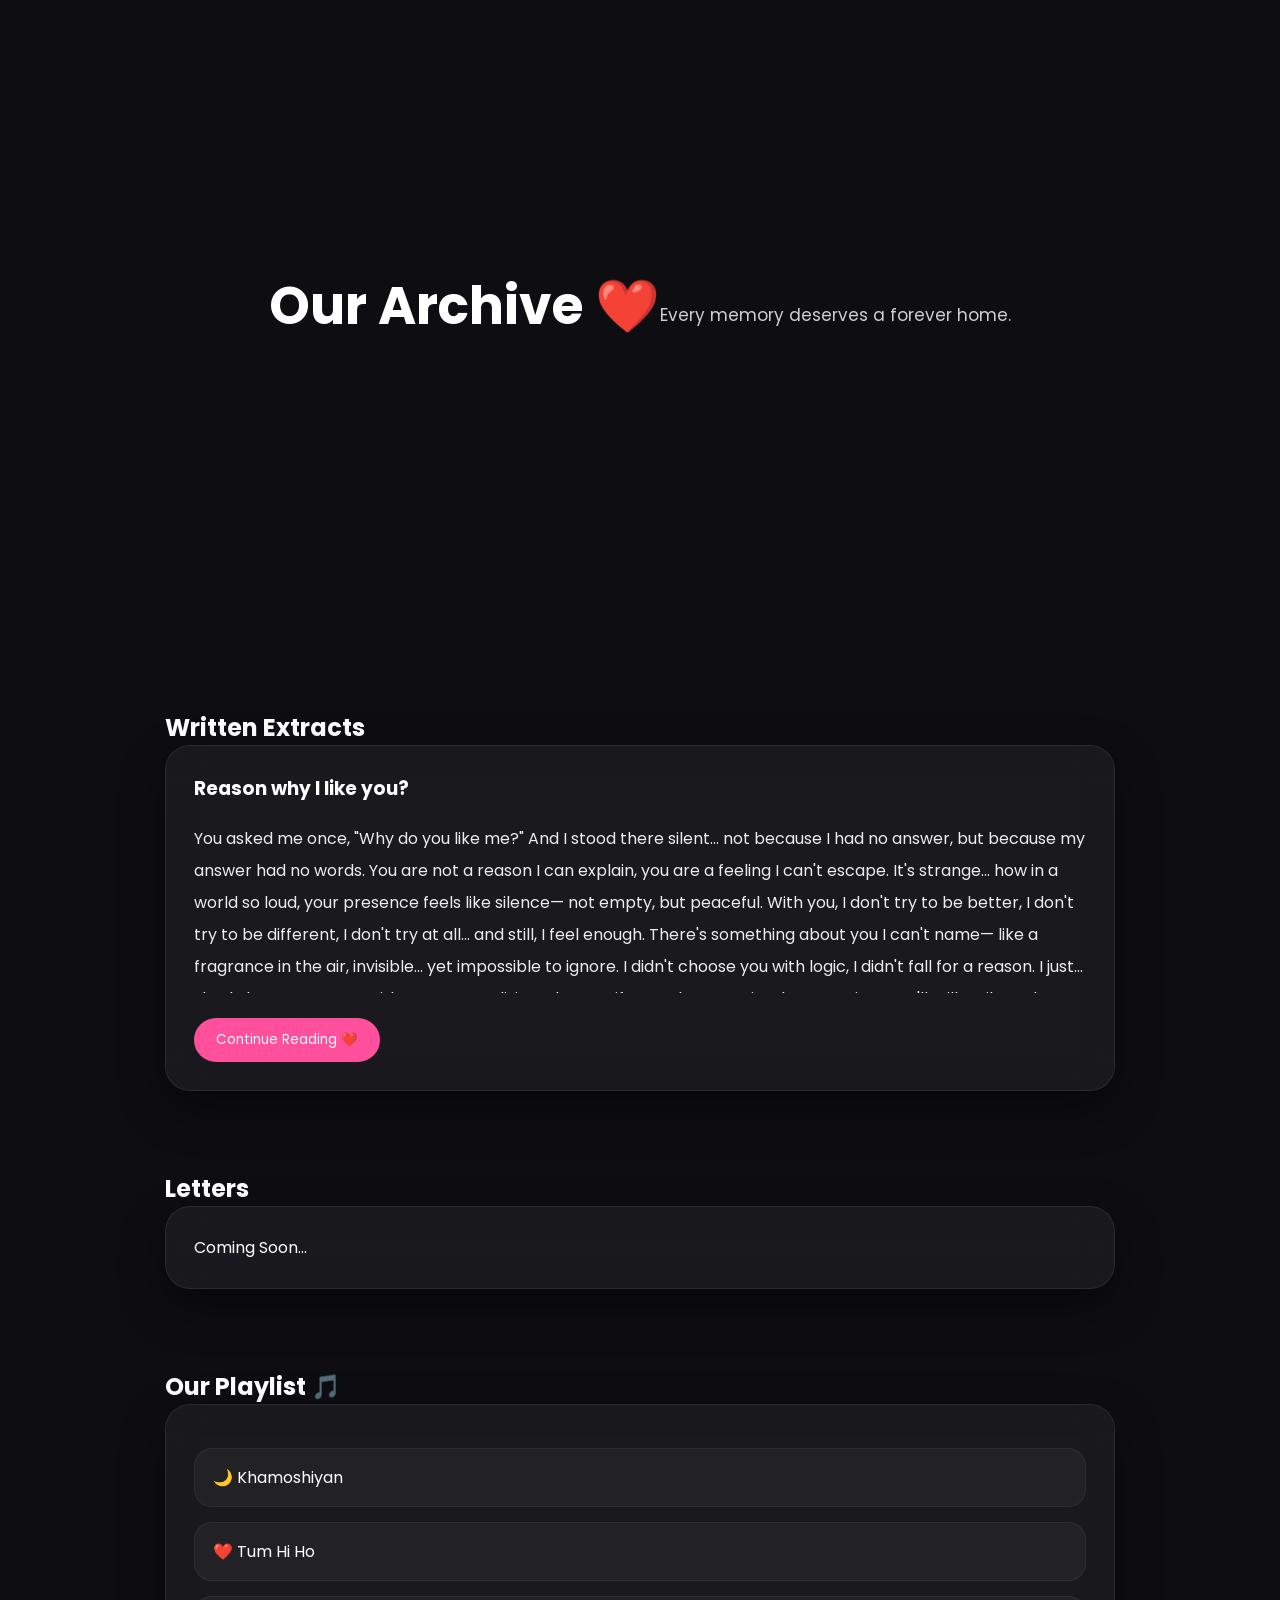
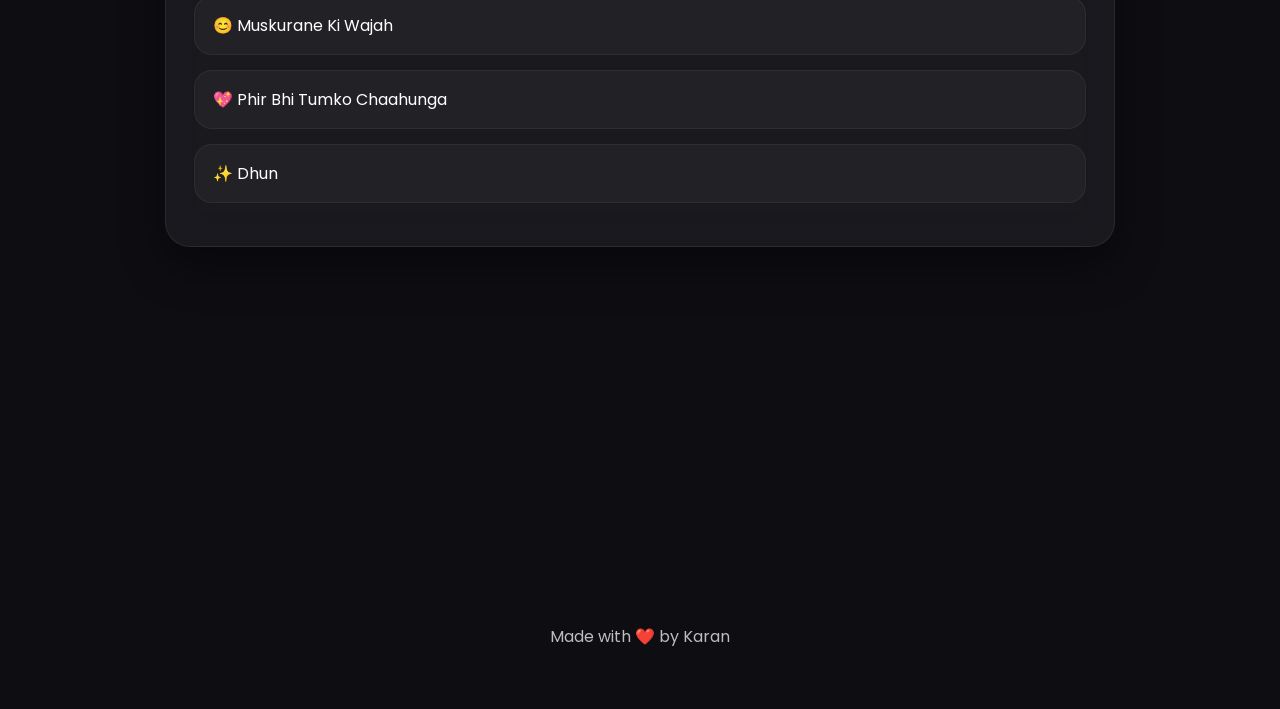
==== archive.html @ ab94b819 "Update archive.html" ====
<!DOCTYPE html>
<html lang="en">

<head>
<meta charset="UTF-8">
<meta name="viewport" content="width=device-width, initial-scale=1.0">

<title>Our Archive ❤️</title>

<link rel="stylesheet" href="archive.css">

<link rel="preconnect" href="https://fonts.googleapis.com">
<link rel="preconnect" href="https://fonts.gstatic.com" crossorigin>

<link href="https://fonts.googleapis.com/css2?family=Poppins:wght@300;400;500;600;700&display=swap" rel="stylesheet">

</head>

<body>

<header class="hero">

<h1>Our Archive ❤️</h1>

<p>
Every memory deserves a forever home.
</p>

</header>

<section class="section">

<h2>Written Extracts</h2>

<div class="card">

<h3>Reason why I like you?</h3>

<div class="poem">

<p>
You asked me once,

"Why do you like me?"

And I stood there silent...

not because I had no answer,

but because my answer had no words.

You are not a reason I can explain,

you are a feeling I can't escape.

It's strange...

how in a world so loud,

your presence feels like silence—

not empty,

but peaceful.

With you,

I don't try to be better,

I don't try to be different,

I don't try at all...

and still, I feel enough.

There's something about you

I can't name—

like a fragrance in the air,

invisible...

yet impossible to ignore.

I didn't choose you with logic,

I didn't fall for a reason.

I just...

slowly became yours,

without even realizing when.

So if you ask me again

what I saw in you...

I'll still smile and say...

I never saw anything.

I just felt everything.
</p>

</div>

<button class="toggle-btn"
onclick="togglePoem(this)">
Continue Reading ❤️
</button>

</div>

</section>
        <section class="section">

<h2>Letters</h2>

<div class="card">

<p>
Coming Soon...
</p>

</div>

</section>

<section class="playlist-section">

<h2>Our Playlist 🎵</h2>

<div class="playlist-card">

<div class="song" onclick="playSong('qN88U6ZqR-4')">
<span>🌙 Khamoshiyan</span>
</div>

<div class="song" onclick="playSong('Umqb9KENgmk')">
<span>❤️ Tum Hi Ho</span>
</div>

<div class="song" onclick="playSong('2ltGXfmI6mk')">
<span>😊 Muskurane Ki Wajah</span>
</div>

<div class="song" onclick="playSong('_iktURk0X-A')">
<span>💖 Phir Bhi Tumko Chaahunga</span>
</div>

<div class="song" onclick="playSong('cUmUOb7j3dc')">
<span>✨ Dhun</span>
</div>

</div>

<div class="player">

<iframe
id="ytplayer"
width="100%"
height="230"
src="https://www.youtube.com/embed/qN88U6ZqR-4"
title="YouTube Player"
frameborder="0"
allow="autoplay; encrypted-media"
allowfullscreen>
</iframe>

</div>

</section>

<footer>

Made with ❤️ by Karan

</footer>

<script src="archive.js"></script>

</body>
</html>
---- archive.css ----
/* ===========================
   OUR ARCHIVE V2
   =========================== */

*{
    margin:0;
    padding:0;
    box-sizing:border-box;
    font-family:'Poppins',sans-serif;
    scroll-behavior:smooth;
}

body{
    background:#0d0d12;
    color:#fff;
    overflow-x:hidden;
    position:relative;
}

/* Background Glow */

.bg-blur{
    position:fixed;
    width:320px;
    height:320px;
    border-radius:50%;
    filter:blur(120px);
    z-index:-1;
    opacity:.28;
}

.blur1{
    background:#ff4f9d;
    top:-120px;
    left:-120px;
}

.blur2{
    background:#7c5cff;
    right:-120px;
    bottom:-120px;
}

/* Hero */

.hero{
    min-height:70vh;
    display:flex;
    justify-content:center;
    align-items:center;
    text-align:center;
    padding:40px 20px;
}

.hero-content{
    max-width:700px;
}

.hero h1{
    font-size:52px;
    margin-bottom:18px;
}

.hero p{
    color:#cfcfcf;
    line-height:1.8;
    font-size:17px;
}

.scroll-btn{
    display:inline-block;
    margin-top:35px;
    padding:14px 30px;
    border-radius:40px;
    background:#ff4f9d;
    color:#fff;
    text-decoration:none;
    transition:.3s;
}

.scroll-btn:hover{
    transform:translateY(-3px);
    box-shadow:0 0 25px rgba(255,79,157,.45);
}

/* Sections */

.section{
    width:92%;
    max-width:950px;
    margin:80px auto;
}

.section-title{
    margin-bottom:25px;
}

.section-title h2{
    font-size:34px;
    margin-bottom:10px;
}

.section-title p{
    color:#bdbdbd;
}

/* Cards */

.card,
.letter-card,
.playlist-card,
.player-box{
    background:rgba(255,255,255,.05);
    border:1px solid rgba(255,255,255,.08);
    border-radius:25px;
    backdrop-filter:blur(18px);
    padding:28px;
    box-shadow:0 18px 45px rgba(0,0,0,.35);
}

/* Poem */

.poem{
    max-height:170px;
    overflow:hidden;
    line-height:2;
    color:#ededed;
    transition:.6s;
    margin-top:20px;
}

.poem.open{
    max-height:3000px;
}

.toggle-btn{
    margin-top:25px;
    background:#ff4f9d;
    color:white;
    border:none;
    border-radius:35px;
    padding:12px 22px;
    cursor:pointer;
    transition:.3s;
}

.toggle-btn:hover{
    transform:scale(1.05);
}

/* Letter */

.letter-card{
    text-align:center;
}

.letter-icon{
    font-size:55px;
    margin-bottom:20px;
}
/* ===========================
   PLAYLIST
   =========================== */

.playlist-section{
    width:92%;
    max-width:950px;
    margin:80px auto;
}

.playlist-heading{
    text-align:center;
    margin-bottom:35px;
}

.playlist-heading h2{
    font-size:36px;
    margin-bottom:12px;
}

.playlist-heading p{
    color:#c7c7c7;
    line-height:1.8;
}

.playlist-card h3{
    margin-bottom:25px;
    color:#ff8dc4;
}

.song{
    display:flex;
    justify-content:space-between;
    align-items:center;
    padding:16px 18px;
    margin:15px 0;
    border-radius:18px;
    background:rgba(255,255,255,.04);
    border:1px solid rgba(255,255,255,.06);
    cursor:pointer;
    transition:.35s ease;
}

.song:hover{
    transform:translateY(-4px);
    border-color:#ff5fa6;
    box-shadow:0 12px 30px rgba(255,95,166,.25);
}

.song-left{
    display:flex;
    align-items:center;
    gap:15px;
}

.cover{
    width:60px;
    height:60px;
    border-radius:16px;
    background:linear-gradient(135deg,#ff5fa6,#8a5cff);
    display:flex;
    justify-content:center;
    align-items:center;
    font-size:26px;
}

.song-info h4{
    margin:0;
    font-size:18px;
}

.song-info p{
    margin-top:5px;
    color:#bbbbbb;
    font-size:14px;
}

.play-btn{
    border:none;
    background:#ff4f9d;
    color:#fff;
    padding:11px 22px;
    border-radius:30px;
    font-weight:600;
    cursor:pointer;
    transition:.3s;
}

.play-btn:hover{
    background:#ff2e87;
    transform:scale(1.05);
}

.player-section{
    margin-top:35px;
}

.player-section h3{
    margin-bottom:18px;
    color:#ff9ccc;
}

.player-box{
    overflow:hidden;
}

.player-box iframe{
    width:100%;
    border:none;
    border-radius:18px;
}

/* Footer */

footer{
    text-align:center;
    padding:60px 20px;
    color:#bdbdbd;
}

.footer-line{
    margin-top:12px;
    color:#ff9ccc;
    font-style:italic;
}

/* Mobile */

@media(max-width:768px){

.hero h1{
    font-size:38px;
}

.section-title h2{
    font-size:28px;
}

.song{
    flex-direction:column;
    align-items:flex-start;
    gap:15px;
}

.song-left{
    width:100%;
}

.play-btn{
    width:100%;
}

.player-box iframe{
    height:220px;
}

    }
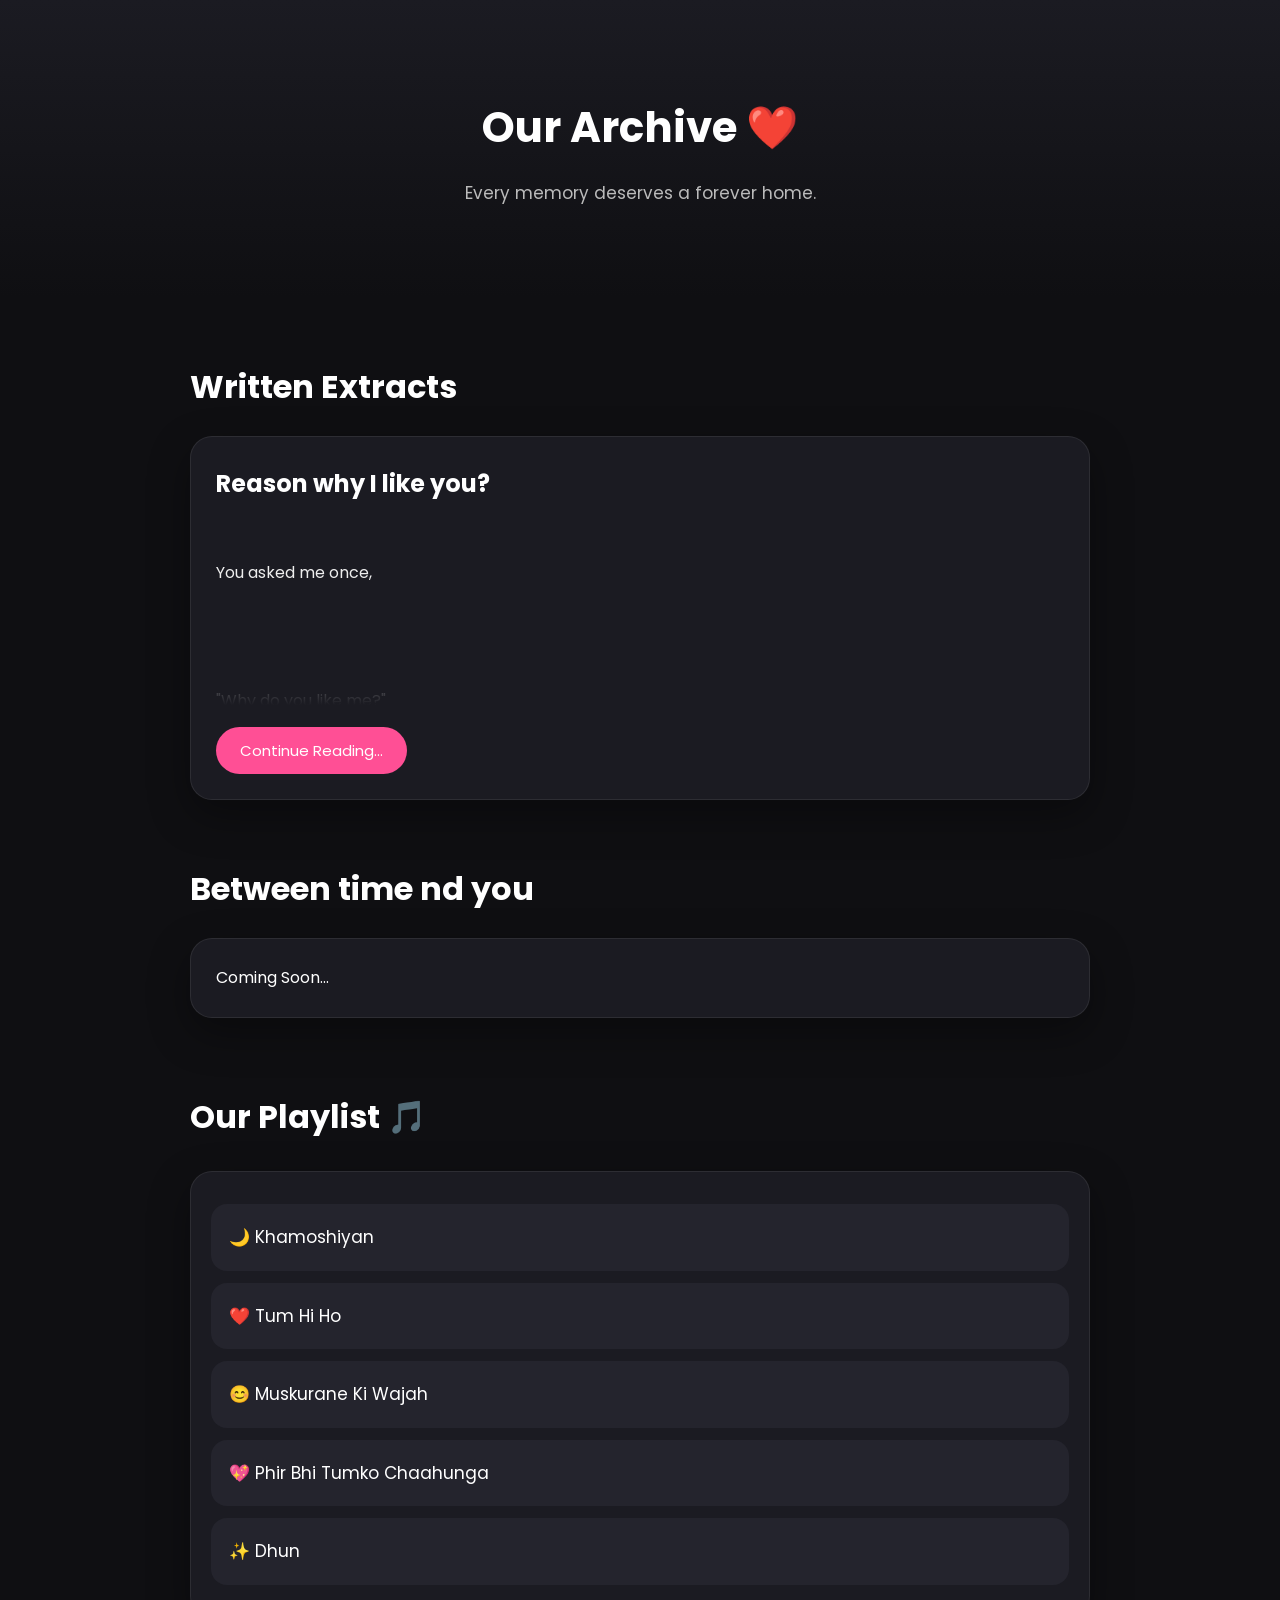
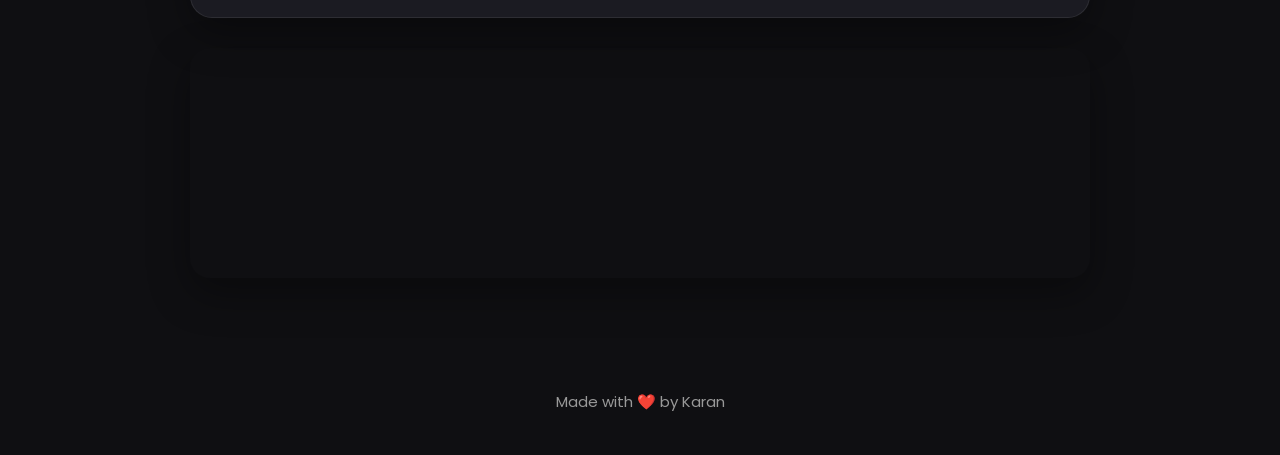
==== commit bec2d5c3: "Update archive.html" ====
--- a/archive.html
+++ b/archive.html
@@ -39,68 +39,47 @@
 <div class="poem">
 
 <p>
-You asked me once,
+You asked me once,<br><br>
 
-"Why do you like me?"
+"Why do you like me?"<br><br>
+And I stood there silent...<br><br>
 
-And I stood there silent...
+not because I had no answer,<br>
+but because my answer had no words.<br><br>
 
-not because I had no answer,
+You are not a reason I can explain,<br>
+you are a feeling I can't escape.<br><br>
 
-but because my answer had no words.
+It's strange...<br>
+how in a world so loud,<br>
+your presence feels like silence—<br>
+not empty,<br>
+but peaceful.<br><br>
 
-You are not a reason I can explain,
+With you,<br>
+I don't try to be better,<br>
+I don't try to be different,<br>
+I don't try at all...<br>
+and still, I feel enough.<br><br>
 
-you are a feeling I can't escape.
+There's something about you<br>
+I can't name—<br>
+like a fragrance in the air,<br>
+invisible...<br>
+yet impossible to ignore.<br><br>
 
-It's strange...
+I didn't choose you with logic,<br>
+I didn't fall for a reason.<br>
+I just...<br>
+slowly became yours,<br>
+without even realizing when.<br><br>
 
-how in a world so loud,
+So if you ask me again<br>
+what I saw in you...<br><br>
 
-your presence feels like silence—
+I'll still smile and say...<br><br>
 
-not empty,
-
-but peaceful.
-
-With you,
-
-I don't try to be better,
-
-I don't try to be different,
-
-I don't try at all...
-
-and still, I feel enough.
-
-There's something about you
-
-I can't name—
-
-like a fragrance in the air,
-
-invisible...
-
-yet impossible to ignore.
-
-I didn't choose you with logic,
-
-I didn't fall for a reason.
-
-I just...
-
-slowly became yours,
-
-without even realizing when.
-
-So if you ask me again
-
-what I saw in you...
-
-I'll still smile and say...
-
-I never saw anything.
-
+I never saw anything.<br><br>
 I just felt everything.
 </p>
 
@@ -108,7 +87,7 @@
 
 <button class="toggle-btn"
 onclick="togglePoem(this)">
-Continue Reading ❤️
+Continue Reading... 
 </button>
 
 </div>
@@ -116,7 +95,7 @@
 </section>
         <section class="section">
 
-<h2>Letters</h2>
+<h2>Between time nd you</h2>
 
 <div class="card">
 
--- a/archive.css
+++ b/archive.css
@@ -1,317 +1,197 @@
-/* ===========================
-   OUR ARCHIVE V2
-   =========================== */
-
 *{
-    margin:0;
-    padding:0;
-    box-sizing:border-box;
-    font-family:'Poppins',sans-serif;
-    scroll-behavior:smooth;
+margin:0;
+padding:0;
+box-sizing:border-box;
+font-family:'Poppins',sans-serif;
 }
 
 body{
-    background:#0d0d12;
-    color:#fff;
-    overflow-x:hidden;
-    position:relative;
+background:#0f0f12;
+color:#fff;
+line-height:1.8;
+overflow-x:hidden;
 }
 
-/* Background Glow */
-
-.bg-blur{
-    position:fixed;
-    width:320px;
-    height:320px;
-    border-radius:50%;
-    filter:blur(120px);
-    z-index:-1;
-    opacity:.28;
-}
-
-.blur1{
-    background:#ff4f9d;
-    top:-120px;
-    left:-120px;
-}
-
-.blur2{
-    background:#7c5cff;
-    right:-120px;
-    bottom:-120px;
-}
-
-/* Hero */
-
 .hero{
-    min-height:70vh;
-    display:flex;
-    justify-content:center;
-    align-items:center;
-    text-align:center;
-    padding:40px 20px;
-}
-
-.hero-content{
-    max-width:700px;
+padding:90px 20px;
+text-align:center;
+background:linear-gradient(180deg,#1b1b22,#0f0f12);
 }
 
 .hero h1{
-    font-size:52px;
-    margin-bottom:18px;
+font-size:42px;
+margin-bottom:12px;
 }
 
 .hero p{
-    color:#cfcfcf;
-    line-height:1.8;
-    font-size:17px;
+color:#bbb;
+font-size:17px;
 }
 
-.scroll-btn{
-    display:inline-block;
-    margin-top:35px;
-    padding:14px 30px;
-    border-radius:40px;
-    background:#ff4f9d;
-    color:#fff;
-    text-decoration:none;
-    transition:.3s;
+.section{
+width:92%;
+max-width:900px;
+margin:60px auto;
 }
 
-.scroll-btn:hover{
-    transform:translateY(-3px);
-    box-shadow:0 0 25px rgba(255,79,157,.45);
+.section h2{
+font-size:32px;
+margin-bottom:20px;
 }
 
-/* Sections */
-
-.section{
-    width:92%;
-    max-width:950px;
-    margin:80px auto;
+.card{
+background:#1b1b22;
+padding:25px;
+border-radius:22px;
+border:1px solid rgba(255,255,255,.08);
+box-shadow:0 15px 40px rgba(0,0,0,.35);
 }
 
-.section-title{
-    margin-bottom:25px;
+.card h3{
+margin-bottom:20px;
+font-size:24px;
 }
 
-.section-title h2{
-    font-size:34px;
-    margin-bottom:10px;
-}
-
-.section-title p{
-    color:#bdbdbd;
-}
-
-/* Cards */
-
-.card,
-.letter-card,
-.playlist-card,
-.player-box{
-    background:rgba(255,255,255,.05);
-    border:1px solid rgba(255,255,255,.08);
-    border-radius:25px;
-    backdrop-filter:blur(18px);
-    padding:28px;
-    box-shadow:0 18px 45px rgba(0,0,0,.35);
-}
-
-/* Poem */
-
 .poem{
-    max-height:170px;
-    overflow:hidden;
-    line-height:2;
-    color:#ededed;
-    transition:.6s;
-    margin-top:20px;
+max-height:180px;
+overflow:hidden;
+transition:.6s;
+position:relative;
 }
 
 .poem.open{
-    max-height:3000px;
+max-height:2500px;
+}
+
+.poem::after{
+content:"";
+position:absolute;
+left:0;
+right:0;
+bottom:0;
+height:70px;
+background:linear-gradient(to bottom,transparent,#1b1b22);
+}
+
+.poem.open::after{
+display:none;
+}
+
+.poem p{
+white-space:pre-line;
+line-height:2;
+font-size:16px;
+color:#eee;
 }
 
 .toggle-btn{
-    margin-top:25px;
-    background:#ff4f9d;
-    color:white;
-    border:none;
-    border-radius:35px;
-    padding:12px 22px;
-    cursor:pointer;
-    transition:.3s;
+margin-top:22px;
+padding:12px 24px;
+border:none;
+border-radius:40px;
+background:#ff4f95;
+color:#fff;
+font-size:15px;
+cursor:pointer;
+transition:.3s;
 }
 
 .toggle-btn:hover{
-    transform:scale(1.05);
+transform:translateY(-3px);
+}
+/* ===== PLAYLIST ===== */
+
+.playlist-section{
+width:92%;
+max-width:900px;
+margin:70px auto;
 }
 
-/* Letter */
-
-.letter-card{
-    text-align:center;
+.playlist-section h2{
+font-size:32px;
+margin-bottom:25px;
 }
 
-.letter-icon{
-    font-size:55px;
-    margin-bottom:20px;
-}
-/* ===========================
-   PLAYLIST
-   =========================== */
-
-.playlist-section{
-    width:92%;
-    max-width:950px;
-    margin:80px auto;
-}
-
-.playlist-heading{
-    text-align:center;
-    margin-bottom:35px;
-}
-
-.playlist-heading h2{
-    font-size:36px;
-    margin-bottom:12px;
-}
-
-.playlist-heading p{
-    color:#c7c7c7;
-    line-height:1.8;
-}
-
-.playlist-card h3{
-    margin-bottom:25px;
-    color:#ff8dc4;
+.playlist-card{
+background:#1b1b22;
+border:1px solid rgba(255,255,255,.08);
+border-radius:22px;
+padding:20px;
+box-shadow:0 15px 40px rgba(0,0,0,.35);
 }
 
 .song{
-    display:flex;
-    justify-content:space-between;
-    align-items:center;
-    padding:16px 18px;
-    margin:15px 0;
-    border-radius:18px;
-    background:rgba(255,255,255,.04);
-    border:1px solid rgba(255,255,255,.06);
-    cursor:pointer;
-    transition:.35s ease;
+display:flex;
+align-items:center;
+justify-content:space-between;
+padding:18px;
+margin:12px 0;
+border-radius:16px;
+background:#24242d;
+cursor:pointer;
+transition:.3s;
 }
 
 .song:hover{
-    transform:translateY(-4px);
-    border-color:#ff5fa6;
-    box-shadow:0 12px 30px rgba(255,95,166,.25);
+transform:translateY(-3px);
+background:#2d2d38;
 }
 
-.song-left{
-    display:flex;
-    align-items:center;
-    gap:15px;
+.song span{
+font-size:17px;
+color:#fff;
 }
 
-.cover{
-    width:60px;
-    height:60px;
-    border-radius:16px;
-    background:linear-gradient(135deg,#ff5fa6,#8a5cff);
-    display:flex;
-    justify-content:center;
-    align-items:center;
-    font-size:26px;
+.player{
+margin-top:30px;
+border-radius:20px;
+overflow:hidden;
+box-shadow:0 15px 40px rgba(0,0,0,.35);
 }
 
-.song-info h4{
-    margin:0;
-    font-size:18px;
+.player iframe{
+display:block;
+width:100%;
+border:none;
 }
 
-.song-info p{
-    margin-top:5px;
-    color:#bbbbbb;
-    font-size:14px;
+/* ===== Footer ===== */
+
+footer{
+padding:40px 20px;
+text-align:center;
+color:#999;
+font-size:15px;
 }
 
-.play-btn{
-    border:none;
-    background:#ff4f9d;
-    color:#fff;
-    padding:11px 22px;
-    border-radius:30px;
-    font-weight:600;
-    cursor:pointer;
-    transition:.3s;
-}
-
-.play-btn:hover{
-    background:#ff2e87;
-    transform:scale(1.05);
-}
-
-.player-section{
-    margin-top:35px;
-}
-
-.player-section h3{
-    margin-bottom:18px;
-    color:#ff9ccc;
-}
-
-.player-box{
-    overflow:hidden;
-}
-
-.player-box iframe{
-    width:100%;
-    border:none;
-    border-radius:18px;
-}
-
-/* Footer */
-
-footer{
-    text-align:center;
-    padding:60px 20px;
-    color:#bdbdbd;
-}
-
-.footer-line{
-    margin-top:12px;
-    color:#ff9ccc;
-    font-style:italic;
-}
-
-/* Mobile */
+/* ===== Mobile ===== */
 
 @media(max-width:768px){
 
 .hero h1{
-    font-size:38px;
+font-size:34px;
 }
 
-.section-title h2{
-    font-size:28px;
+.section h2,
+.playlist-section h2{
+font-size:28px;
+}
+
+.card,
+.playlist-card{
+padding:18px;
 }
 
 .song{
-    flex-direction:column;
-    align-items:flex-start;
-    gap:15px;
+padding:15px;
 }
 
-.song-left{
-    width:100%;
+.song span{
+font-size:15px;
 }
 
-.play-btn{
-    width:100%;
+.player iframe{
+height:220px;
 }
 
-.player-box iframe{
-    height:220px;
 }
-
-    }
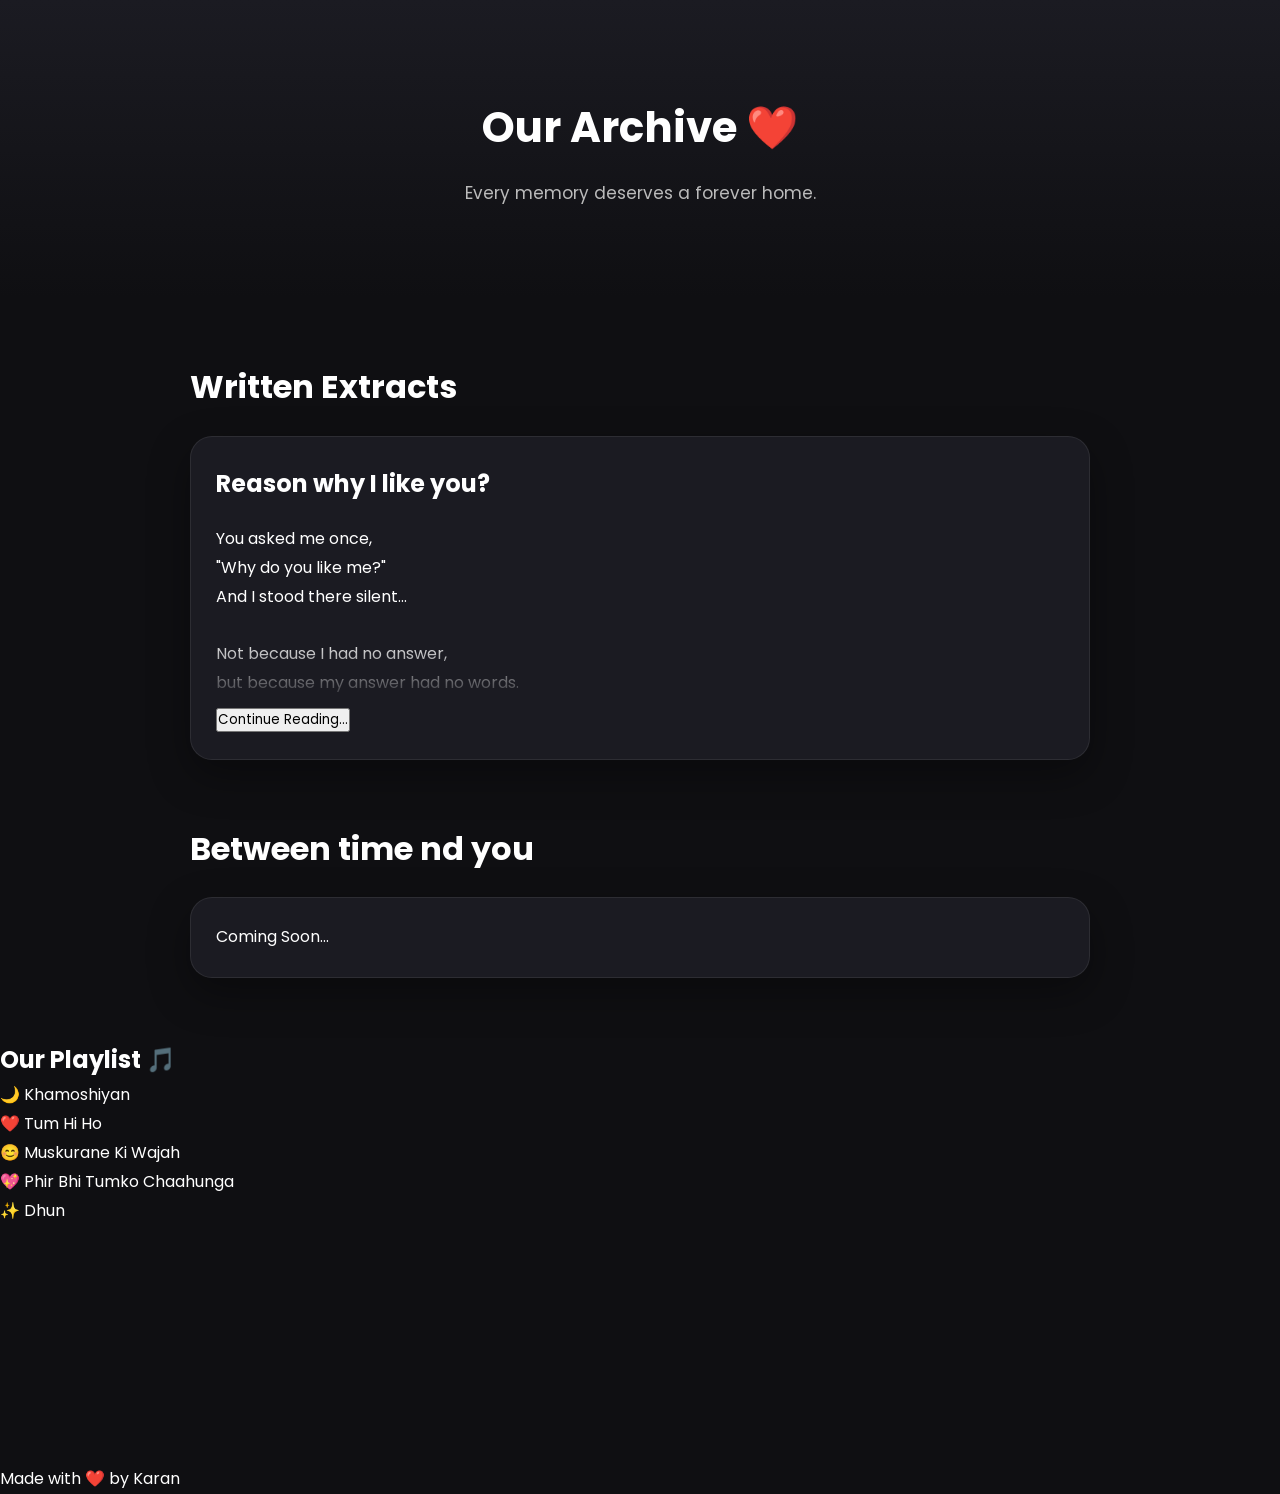
==== commit 0261e11c: "Update archive.html" ====
--- a/archive.html
+++ b/archive.html
@@ -37,21 +37,19 @@
 <h3>Reason why I like you?</h3>
 
 <div class="poem">
-
 <p>
-You asked me once,<br><br>
-
-"Why do you like me?"<br><br>
+You asked me once,<br>
+"Why do you like me?"<br>
 And I stood there silent...<br><br>
 
-not because I had no answer,<br>
+Not because I had no answer,<br>
 but because my answer had no words.<br><br>
 
 You are not a reason I can explain,<br>
 you are a feeling I can't escape.<br><br>
 
 It's strange...<br>
-how in a world so loud,<br>
+How, in a world so loud,<br>
 your presence feels like silence—<br>
 not empty,<br>
 but peaceful.<br><br>
@@ -74,15 +72,14 @@
 slowly became yours,<br>
 without even realizing when.<br><br>
 
-So if you ask me again<br>
+So if you ask me again,<br>
 what I saw in you...<br><br>
 
 I'll still smile and say...<br><br>
 
-I never saw anything.<br><br>
+I never saw anything.<br>
 I just felt everything.
 </p>
-
 </div>
 
 <button class="toggle-btn"
--- a/archive.css
+++ b/archive.css
@@ -75,15 +75,15 @@
 
 .poem.open::after{
 display:none;
-}
 
-.poem p{
-white-space:pre-line;
-line-height:2;
-font-size:16px;
-color:#eee;
-}
-
+  .poem p{
+    margin:0;
+    white-space:normal;
+    line-height:1.9;
+    font-size:16px;
+    color:#eee;
+  }
+  
 .toggle-btn{
 margin-top:22px;
 padding:12px 24px;
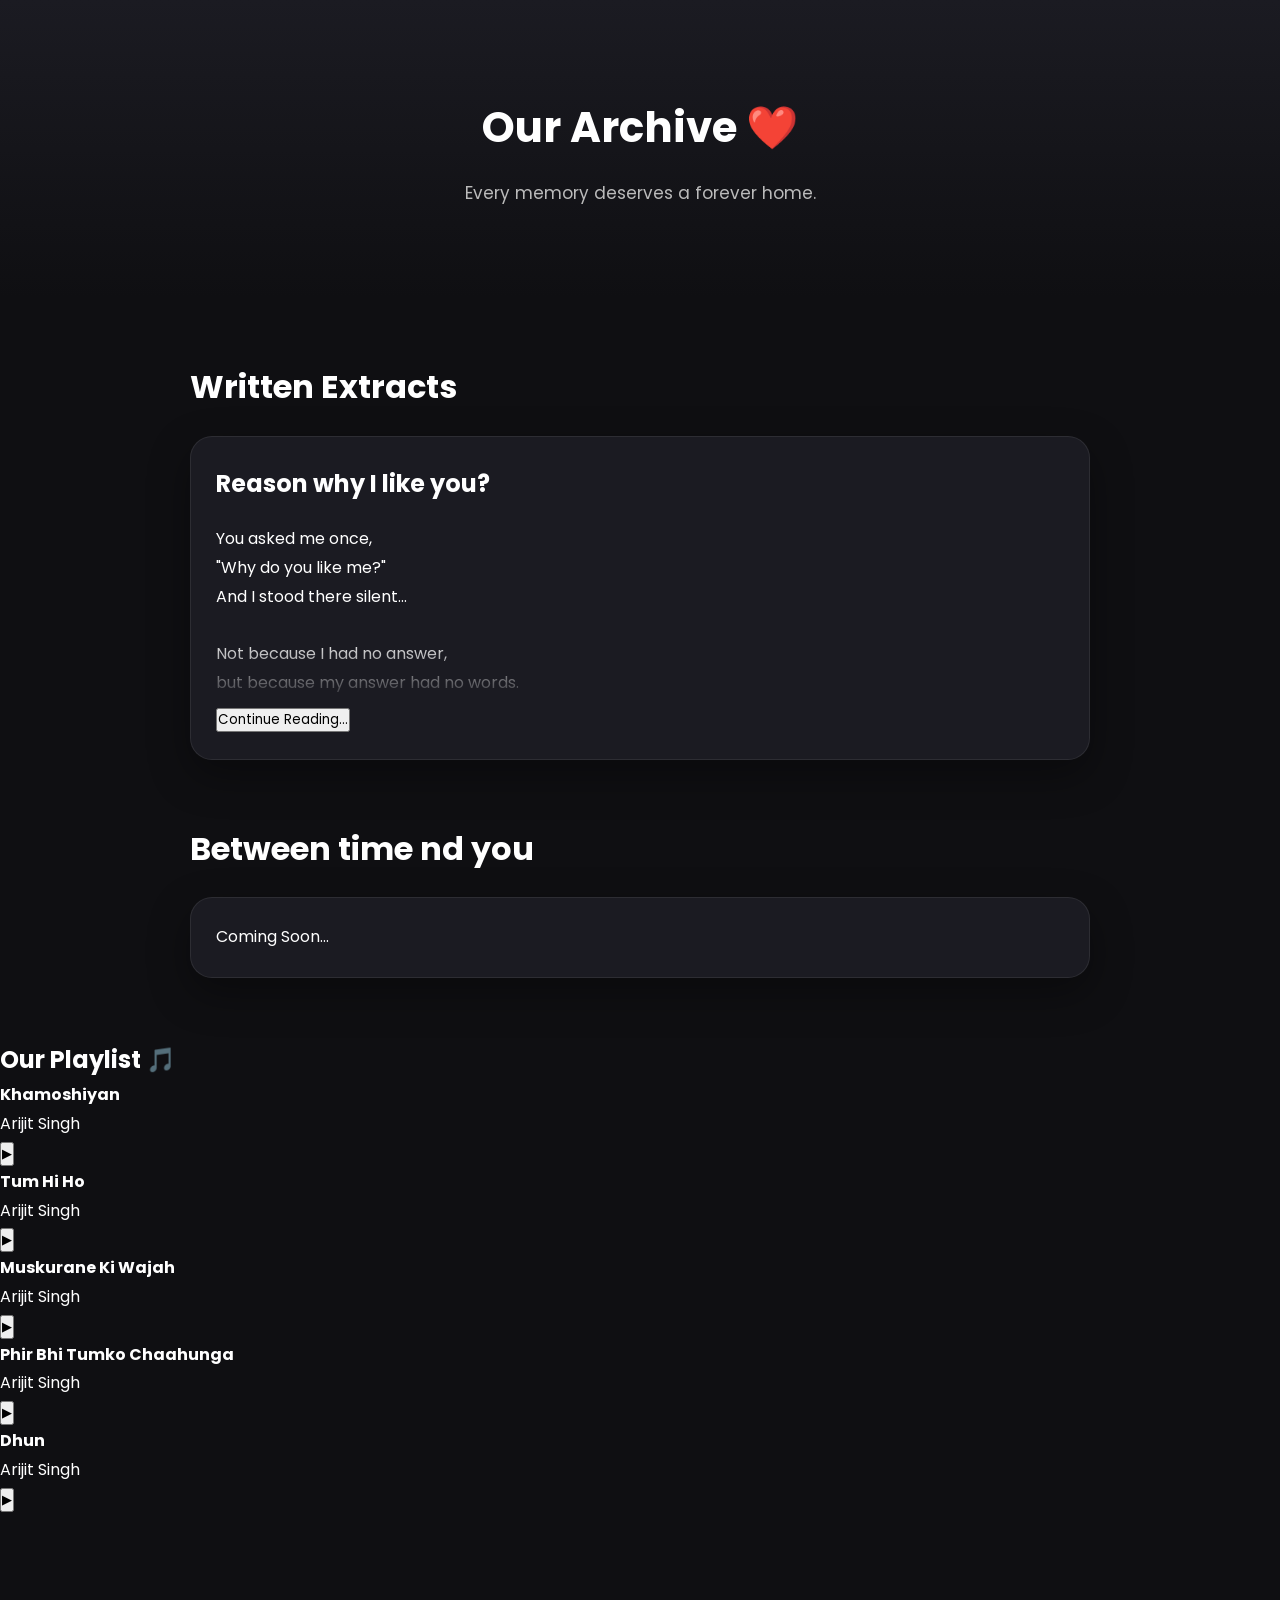
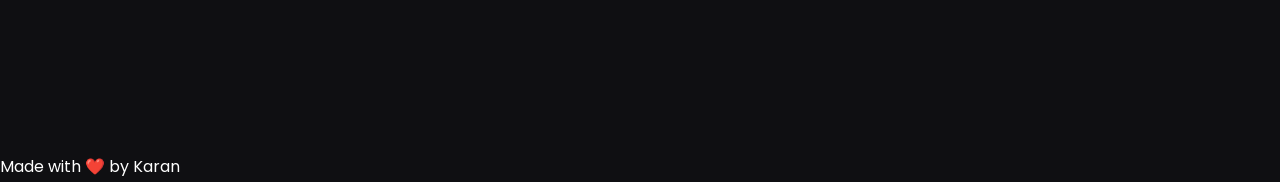
==== commit 6a755ba0: "Update archive.html" ====
--- a/archive.html
+++ b/archive.html
@@ -110,24 +110,44 @@
 
 <div class="playlist-card">
 
-<div class="song" onclick="playSong('qN88U6ZqR-4')">
-<span>🌙 Khamoshiyan</span>
+<div class="song" onclick="playSong('qN88U6ZqR-4','Khamoshiyan','Arijit Singh')">
+    <div class="song-info">
+        <h4>Khamoshiyan</h4>
+        <p>Arijit Singh</p>
+    </div>
+    <button class="play-btn">▶</button>
 </div>
 
-<div class="song" onclick="playSong('Umqb9KENgmk')">
-<span>❤️ Tum Hi Ho</span>
+<div class="song" onclick="playSong('Umqb9KENgmk','Tum Hi Ho','Arijit Singh')">
+    <div class="song-info">
+        <h4>Tum Hi Ho</h4>
+        <p>Arijit Singh</p>
+    </div>
+    <button class="play-btn">▶</button>
 </div>
 
-<div class="song" onclick="playSong('2ltGXfmI6mk')">
-<span>😊 Muskurane Ki Wajah</span>
+<div class="song" onclick="playSong('2ltGXfmI6mk','Muskurane Ki Wajah','Arijit Singh')">
+    <div class="song-info">
+        <h4>Muskurane Ki Wajah</h4>
+        <p>Arijit Singh</p>
+    </div>
+    <button class="play-btn">▶</button>
 </div>
 
-<div class="song" onclick="playSong('_iktURk0X-A')">
-<span>💖 Phir Bhi Tumko Chaahunga</span>
+<div class="song" onclick="playSong('_iktURk0X-A','Phir Bhi Tumko Chaahunga','Arijit Singh')">
+    <div class="song-info">
+        <h4>Phir Bhi Tumko Chaahunga</h4>
+        <p>Arijit Singh</p>
+    </div>
+    <button class="play-btn">▶</button>
 </div>
 
-<div class="song" onclick="playSong('cUmUOb7j3dc')">
-<span>✨ Dhun</span>
+<div class="song" onclick="playSong('cUmUOb7j3dc','Dhun','Arijit Singh')">
+    <div class="song-info">
+        <h4>Dhun</h4>
+        <p>Arijit Singh</p>
+    </div>
+    <button class="play-btn">▶</button>
 </div>
 
 </div>
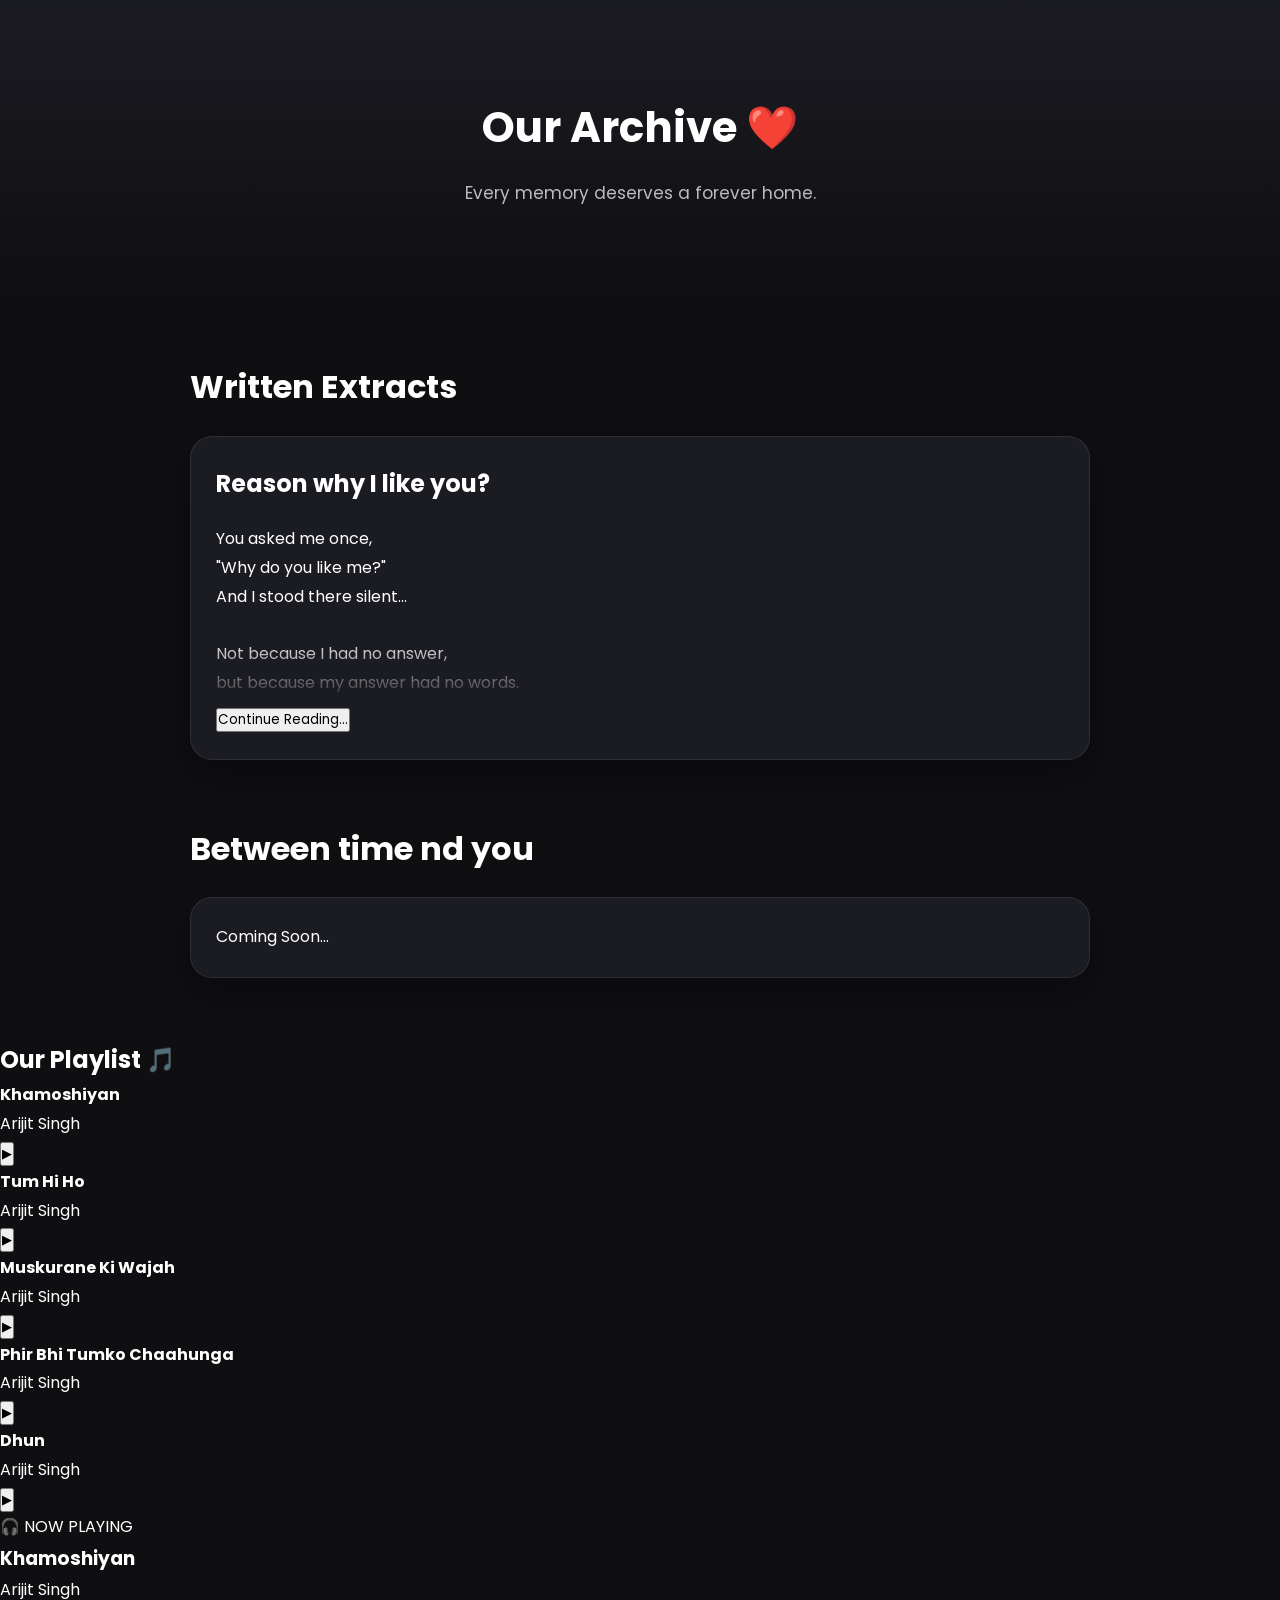
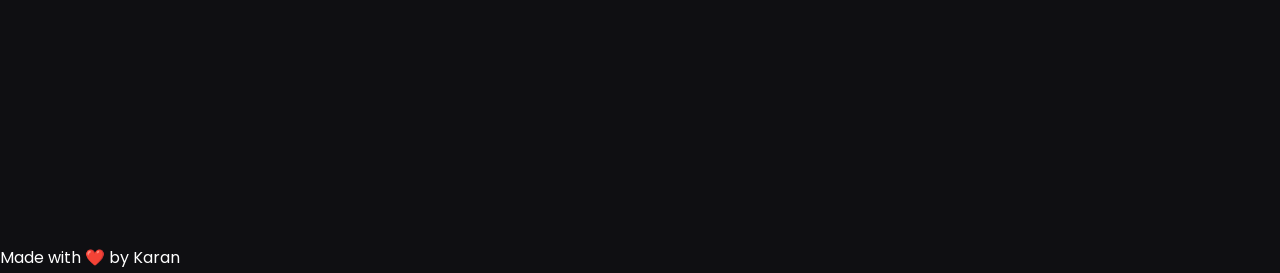
==== commit 1194b674: "Update archive.html" ====
--- a/archive.html
+++ b/archive.html
@@ -151,7 +151,11 @@
 </div>
 
 </div>
-
+<div class="now-playing">
+    <span>🎧 NOW PLAYING</span>
+    <h3 id="songTitle">Khamoshiyan</h3>
+    <p id="artistName">Arijit Singh</p>
+</div>
 <div class="player">
 
 <iframe
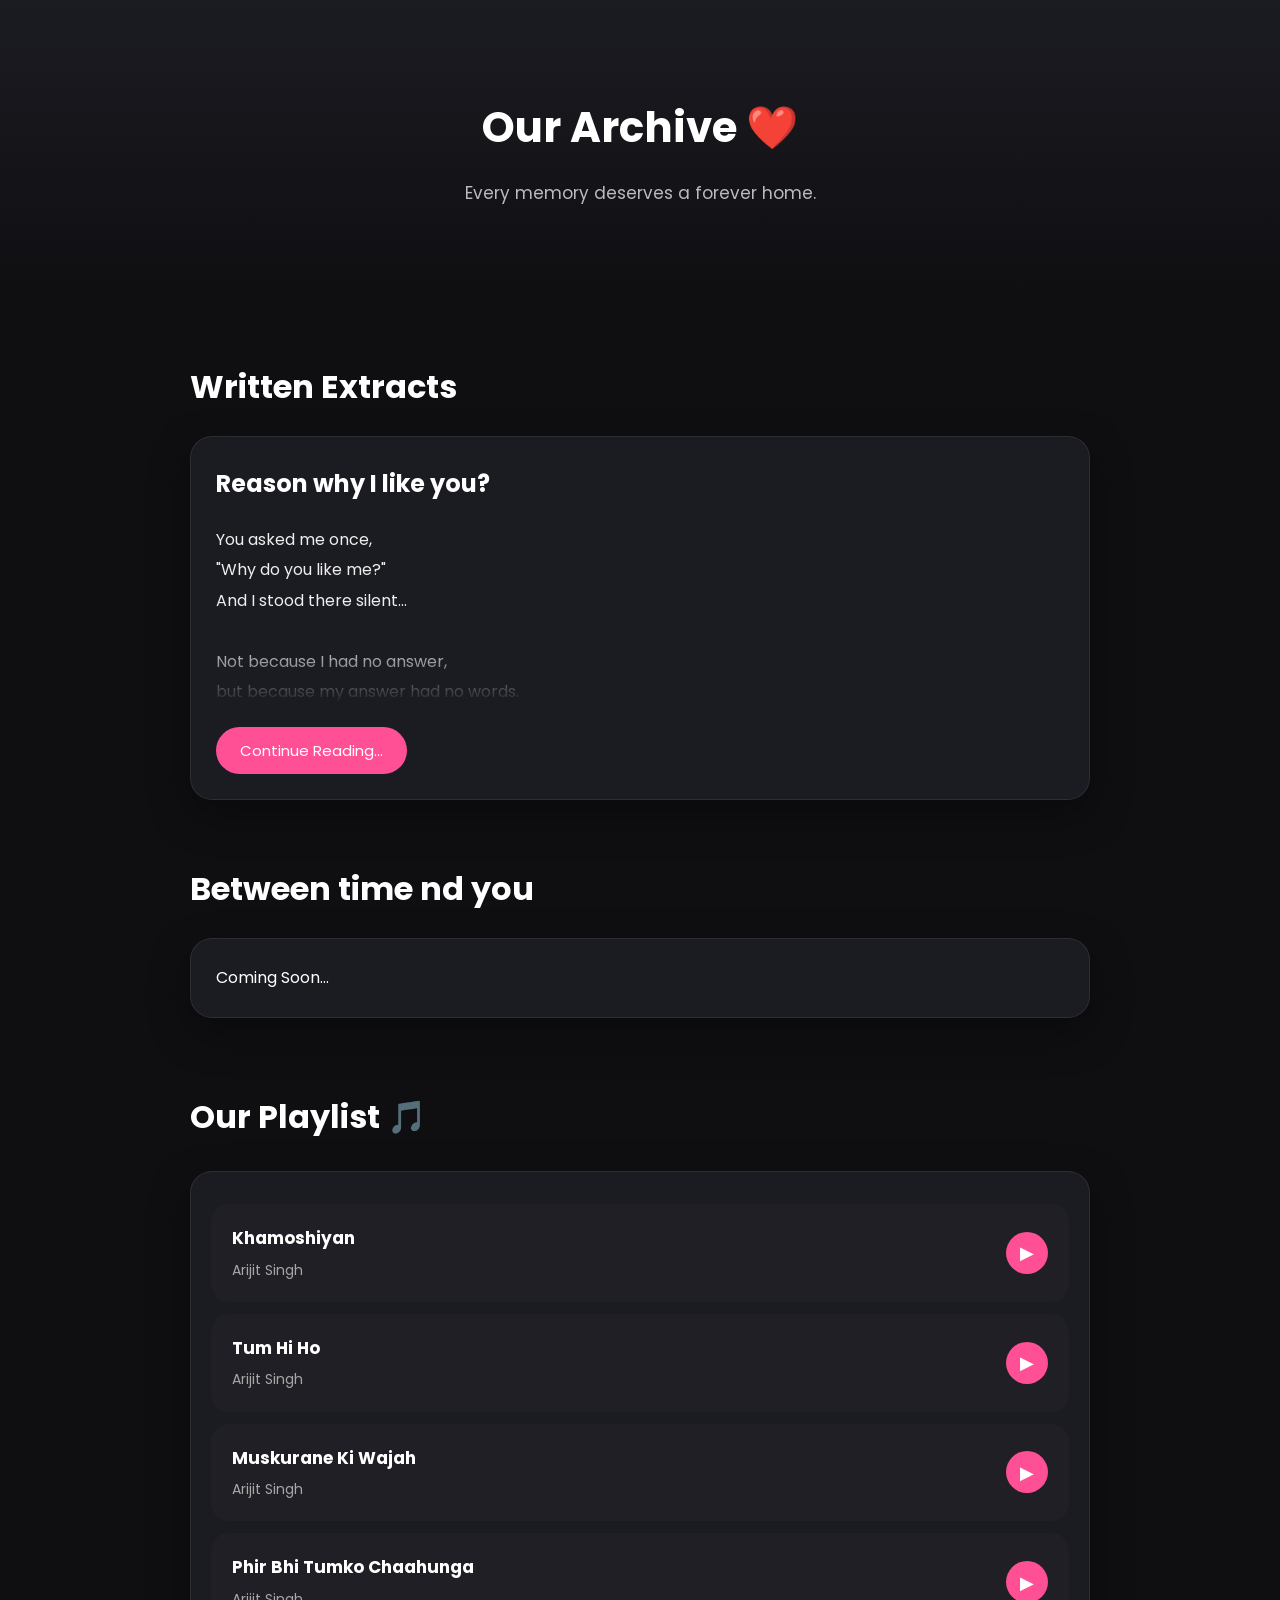
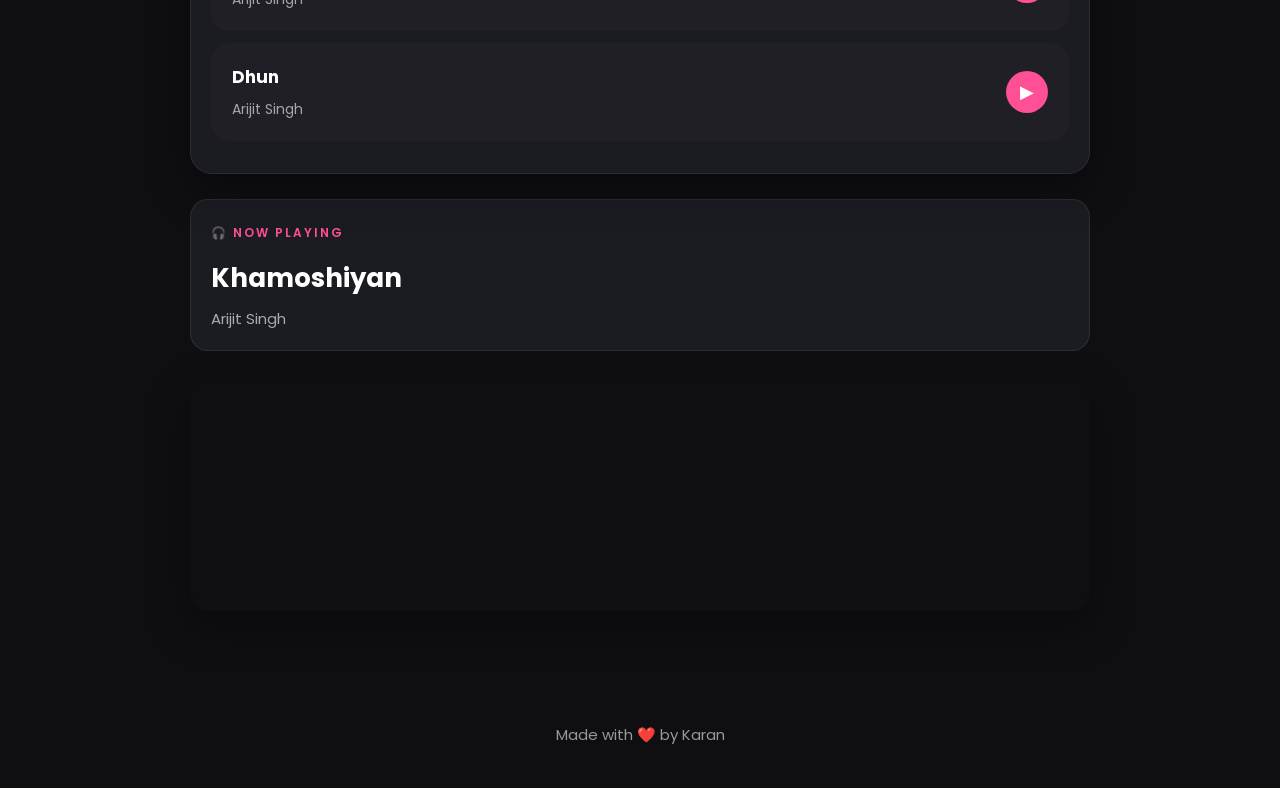
==== commit d61f7728: "Update archive.html" ====
--- a/archive.html
+++ b/archive.html
@@ -110,7 +110,7 @@
 
 <div class="playlist-card">
 
-<div class="song" onclick="playSong('qN88U6ZqR-4','Khamoshiyan','Arijit Singh')">
+<div class="song" onclick="playSong(this,'qN88U6ZqR-4','Khamoshiyan','Arijit Singh')">
     <div class="song-info">
         <h4>Khamoshiyan</h4>
         <p>Arijit Singh</p>
@@ -118,7 +118,7 @@
     <button class="play-btn">▶</button>
 </div>
 
-<div class="song" onclick="playSong('Umqb9KENgmk','Tum Hi Ho','Arijit Singh')">
+<div class="song" onclick="playSong(this,'Umqb9KENGmk','Tum Hi Ho','Arijit Singh')">
     <div class="song-info">
         <h4>Tum Hi Ho</h4>
         <p>Arijit Singh</p>
@@ -126,7 +126,7 @@
     <button class="play-btn">▶</button>
 </div>
 
-<div class="song" onclick="playSong('2ltGXfmI6mk','Muskurane Ki Wajah','Arijit Singh')">
+<div class="song" onclick="playSong(this,'2ltGXfmI6mk','Muskurane Ki Wajah')">
     <div class="song-info">
         <h4>Muskurane Ki Wajah</h4>
         <p>Arijit Singh</p>
@@ -134,7 +134,7 @@
     <button class="play-btn">▶</button>
 </div>
 
-<div class="song" onclick="playSong('_iktURk0X-A','Phir Bhi Tumko Chaahunga','Arijit Singh')">
+<div class="song" onclick="playSong(this,'_iktURkOX-A','Phir Bhi Tumko Chaahunga','Arijit Singh')">
     <div class="song-info">
         <h4>Phir Bhi Tumko Chaahunga</h4>
         <p>Arijit Singh</p>
@@ -142,7 +142,7 @@
     <button class="play-btn">▶</button>
 </div>
 
-<div class="song" onclick="playSong('cUmUOb7j3dc','Dhun','Arijit Singh')">
+<div class="song" onclick="playSong(this,'cUmUOb7j3dc','Dhun','Arijit Singh')">
     <div class="song-info">
         <h4>Dhun</h4>
         <p>Arijit Singh</p>
--- a/archive.css
+++ b/archive.css
@@ -75,7 +75,7 @@
 
 .poem.open::after{
 display:none;
-
+}
   .poem p{
     margin:0;
     white-space:normal;
@@ -121,27 +121,76 @@
 }
 
 .song{
-display:flex;
-align-items:center;
-justify-content:space-between;
-padding:18px;
-margin:12px 0;
-border-radius:16px;
-background:#24242d;
-cursor:pointer;
-transition:.3s;
+    display:flex;
+    justify-content:space-between;
+    align-items:center;
+    padding:18px 20px;
+    margin:12px 0;
+    background:#1f1f25;
+    border-radius:18px;
+    transition:.3s ease;
+    cursor:pointer;
+    border:1px solid transparent;
 }
 
 .song:hover{
-transform:translateY(-3px);
-background:#2d2d38;
-}
-
-.song span{
-font-size:17px;
-color:#fff;
-}
-
+    background:#2a2a33;
+    border-color:#ff4f95;
+    transform:translateY(-3px);
+}
+
+.song-info h4{
+    font-size:17px;
+    color:#fff;
+    margin-bottom:4px;
+}
+
+.song-info p{
+    font-size:14px;
+    color:#a7a7a7;
+}
+
+.play-btn{
+    width:42px;
+    height:42px;
+    border:none;
+    border-radius:50%;
+    background:#ff4f95;
+    color:#fff;
+    font-size:18px;
+    cursor:pointer;
+    transition:.3s;
+}
+
+.play-btn:hover{
+    transform:scale(1.1);
+}
+.now-playing{
+    margin-top:25px;
+    margin-bottom:25px;
+    background:#1b1b22;
+    border:1px solid rgba(255,255,255,.08);
+    border-radius:18px;
+    padding:18px 20px;
+}
+
+.now-playing span{
+    color:#ff4f95;
+    font-size:12px;
+    letter-spacing:2px;
+    font-weight:600;
+}
+
+.now-playing h3{
+    margin:8px 0 4px;
+    font-size:26px;
+    color:#fff;
+}
+
+.now-playing p{
+    color:#aaa;
+    font-size:15px;
+}
 .player{
 margin-top:30px;
 border-radius:20px;
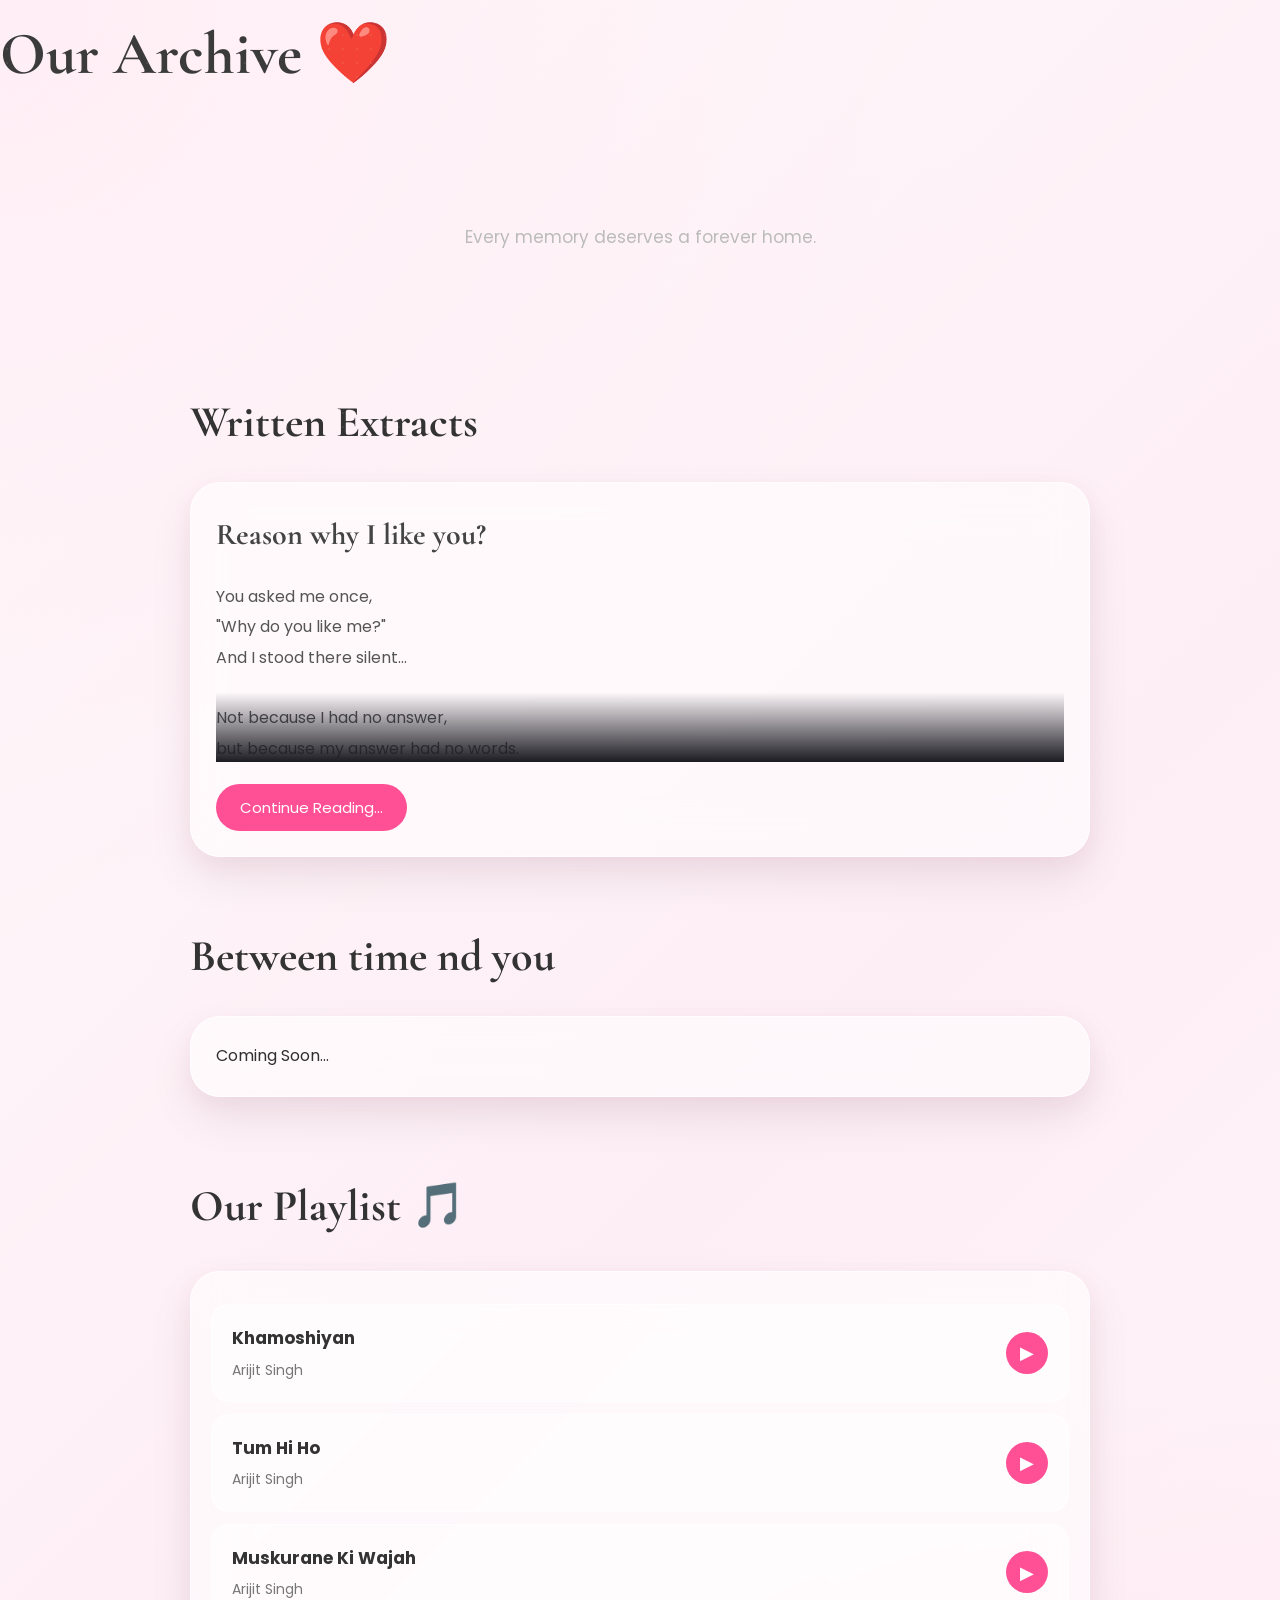
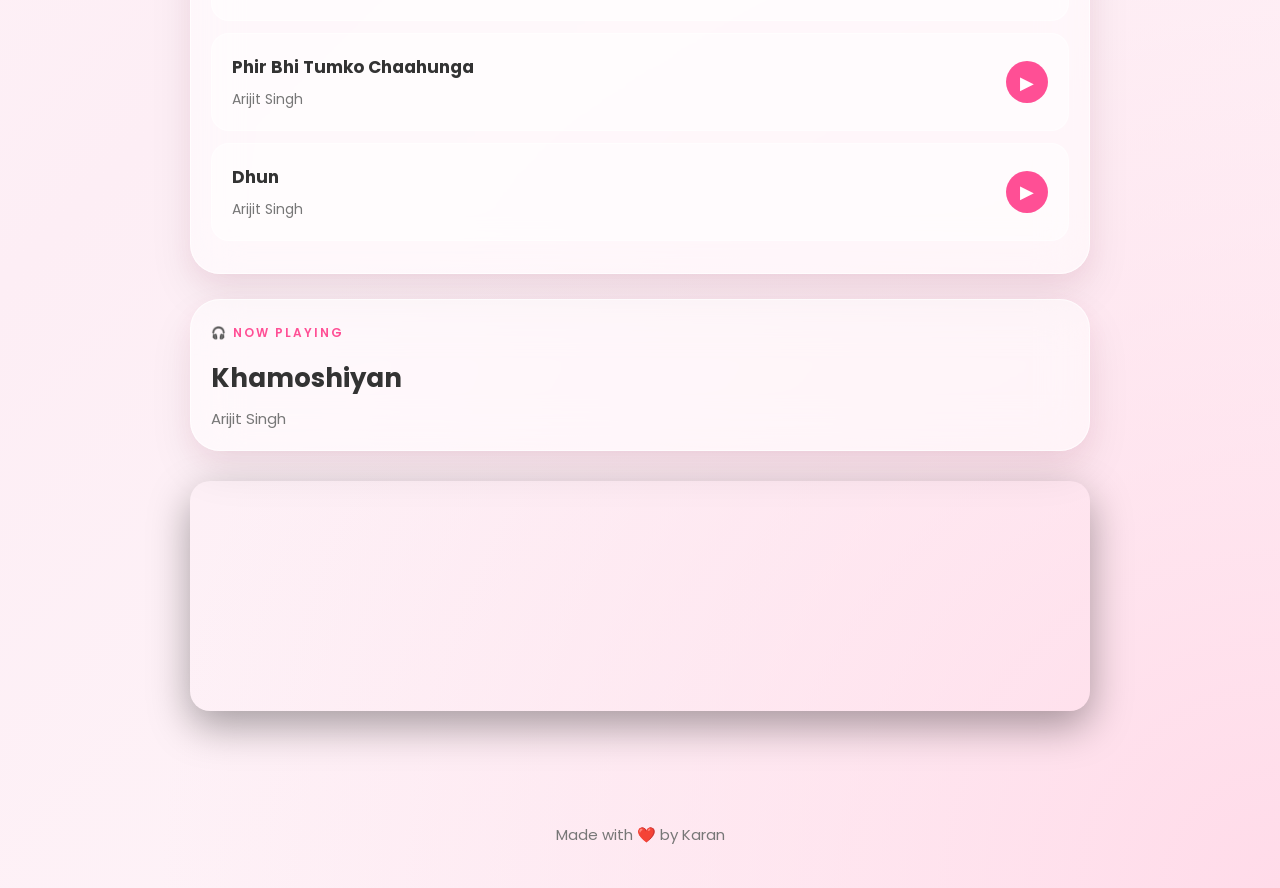
==== commit add46953: "Update archive.html" ====
--- a/archive.html
+++ b/archive.html
@@ -5,14 +5,14 @@
 <meta charset="UTF-8">
 <meta name="viewport" content="width=device-width, initial-scale=1.0">
 
-<title>Our Archive ❤️</title>
+<h1 class="archive-title">Our Archive ❤️</h1>
 
 <link rel="stylesheet" href="archive.css">
 
 <link rel="preconnect" href="https://fonts.googleapis.com">
 <link rel="preconnect" href="https://fonts.gstatic.com" crossorigin>
 
-<link href="https://fonts.googleapis.com/css2?family=Poppins:wght@300;400;500;600;700&display=swap" rel="stylesheet">
+<link href="https://fonts.googleapis.com/css2?family=Cormorant+Garamond:wght@500;600;700&family=Poppins:wght@300;400;500;600;700&display=swap" rel="stylesheet">
 
 </head>
 
@@ -20,9 +20,9 @@
 
 <header class="hero">
 
-<h1>Our Archive ❤️</h1>
 
-<p>
+
+<p class="archive-subtitle">
 Every memory deserves a forever home.
 </p>
 
@@ -32,7 +32,7 @@
 
 <h2>Written Extracts</h2>
 
-<div class="card">
+<div class="card glass-card">
 
 <h3>Reason why I like you?</h3>
 
--- a/archive.css
+++ b/archive.css
@@ -244,3 +244,142 @@
 }
 
 }
+/* =========================
+   PREMIUM MATTE THEME
+========================= */
+
+body{
+    background:
+    radial-gradient(circle at top left,#ffeef5 0%,transparent 35%),
+    radial-gradient(circle at bottom right,#ffdbe9 0%,transparent 40%),
+    linear-gradient(135deg,#fff9fb,#fdeef5,#fff7fa);
+    color:#2f2f2f;
+    font-family:'Poppins',sans-serif;
+}
+
+body::before{
+    content:"";
+    position:fixed;
+    inset:0;
+    pointer-events:none;
+    opacity:.08;
+    background-image:
+    radial-gradient(#ffffff 1px,transparent 1px);
+    background-size:14px 14px;
+}
+
+.hero{
+    background:transparent;
+    padding:100px 20px 70px;
+}
+
+.archive-title{
+    font-family:'Cormorant Garamond',serif;
+    font-size:60px;
+    color:#3b3b3b;
+}
+
+.archive-subtitle{
+    color:#7d7d7d;
+    font-size:18px;
+    margin-top:14px;
+}
+/* ===== Premium Archive Cards ===== */
+
+.card,
+.playlist-card,
+.now-playing{
+    background:rgba(255,255,255,.55);
+    backdrop-filter:blur(24px);
+    -webkit-backdrop-filter:blur(24px);
+
+    border:1px solid rgba(255,255,255,.65);
+
+    box-shadow:
+    0 20px 45px rgba(0,0,0,.08),
+    0 8px 20px rgba(255,170,200,.15);
+
+    border-radius:30px;
+}
+
+.section h2,
+.playlist-section h2{
+    font-family:'Cormorant Garamond',serif;
+    font-size:44px;
+    color:#333;
+}
+
+.card h3{
+    font-family:'Cormorant Garamond',serif;
+    font-size:30px;
+    color:#444;
+}
+
+.poem p{
+    color:#555;
+}
+
+.song{
+    background:rgba(255,255,255,.50);
+    border:1px solid rgba(255,255,255,.55);
+}
+
+.song-info h4{
+    color:#333;
+}
+
+.song-info p{
+    color:#777;
+}
+
+.now-playing h3{
+    color:#333;
+}
+
+.now-playing p{
+    color:#777;
+}
+
+footer{
+    color:#777;
+}
+/* ===== Premium Entrance ===== */
+
+.card,
+.playlist-card,
+.now-playing,
+.player{
+    opacity:0;
+    transform:translateY(45px);
+    animation:fadeUp .9s ease forwards;
+}
+
+.card{
+    animation-delay:.2s;
+}
+
+.playlist-card{
+    animation-delay:.45s;
+}
+
+.now-playing{
+    animation-delay:.65s;
+}
+
+.player{
+    animation-delay:.85s;
+}
+
+@keyframes fadeUp{
+
+from{
+    opacity:0;
+    transform:translateY(45px);
+}
+
+to{
+    opacity:1;
+    transform:translateY(0);
+}
+
+}
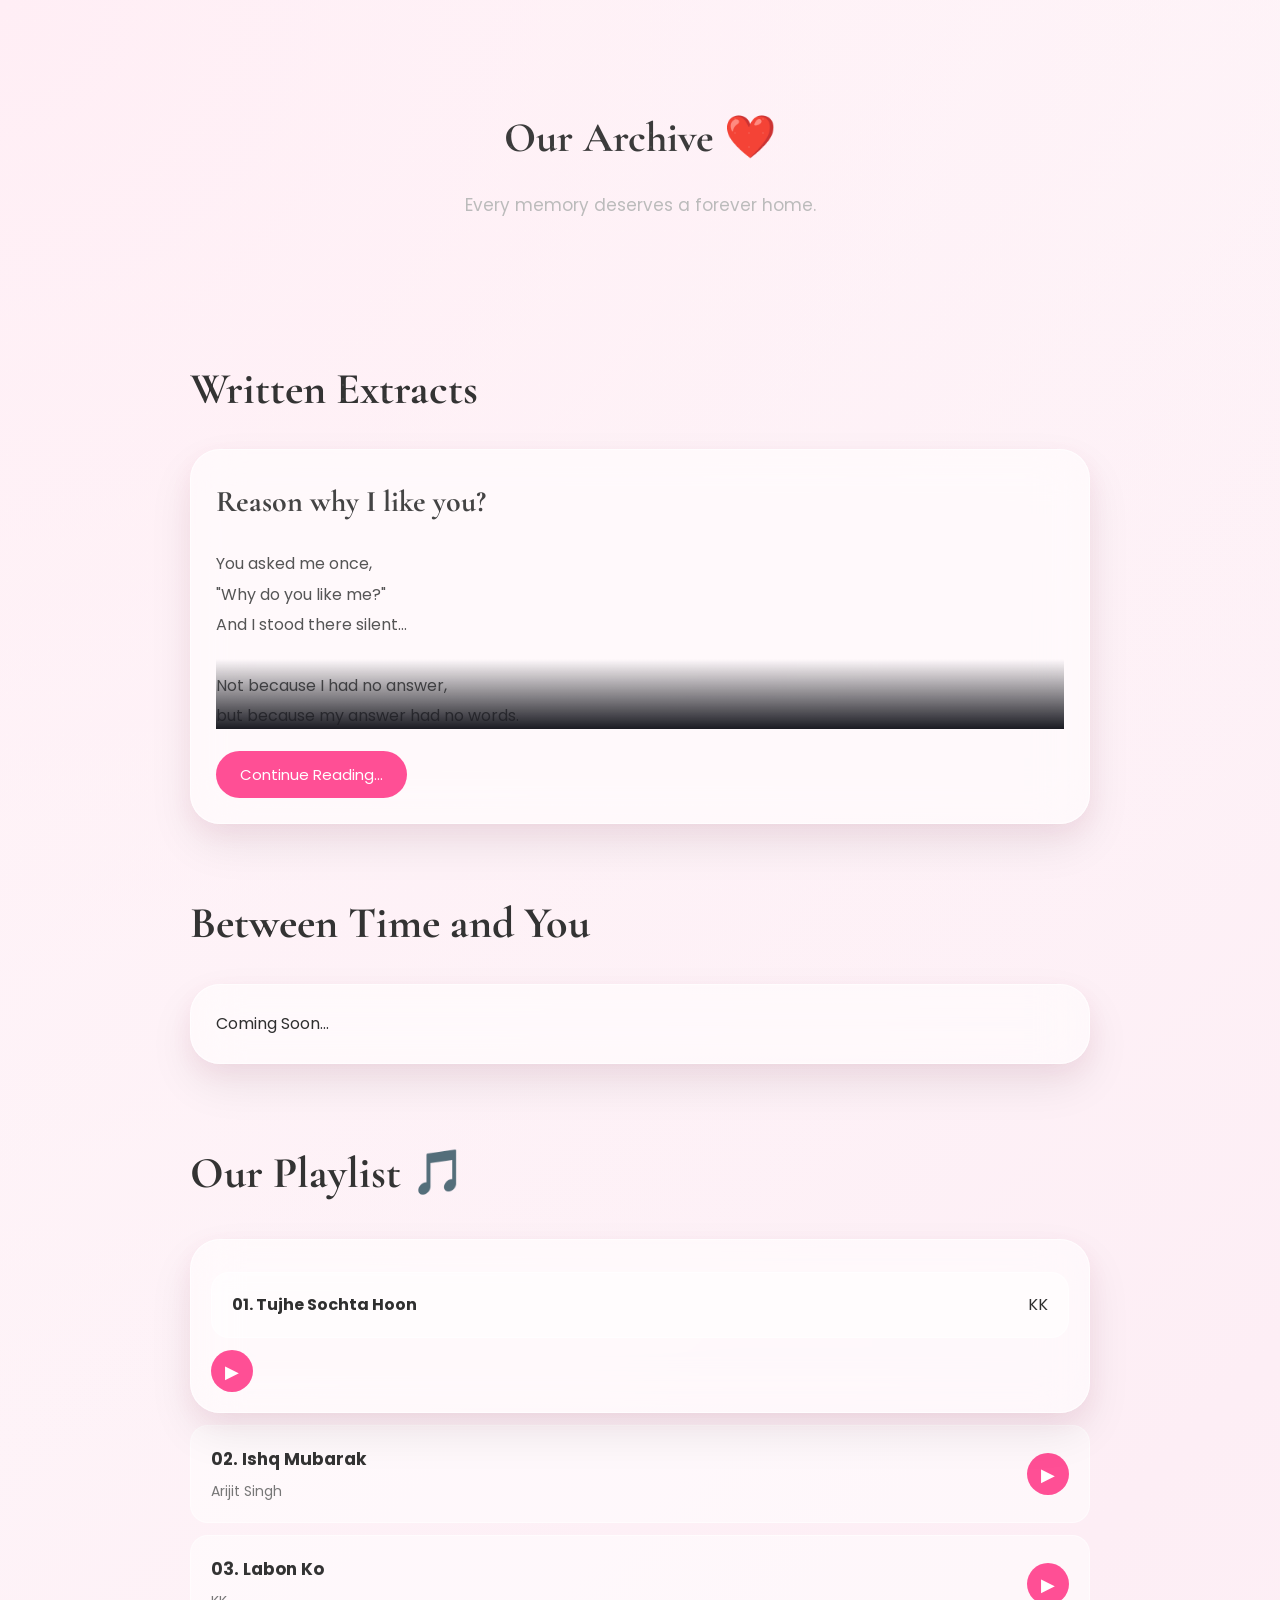
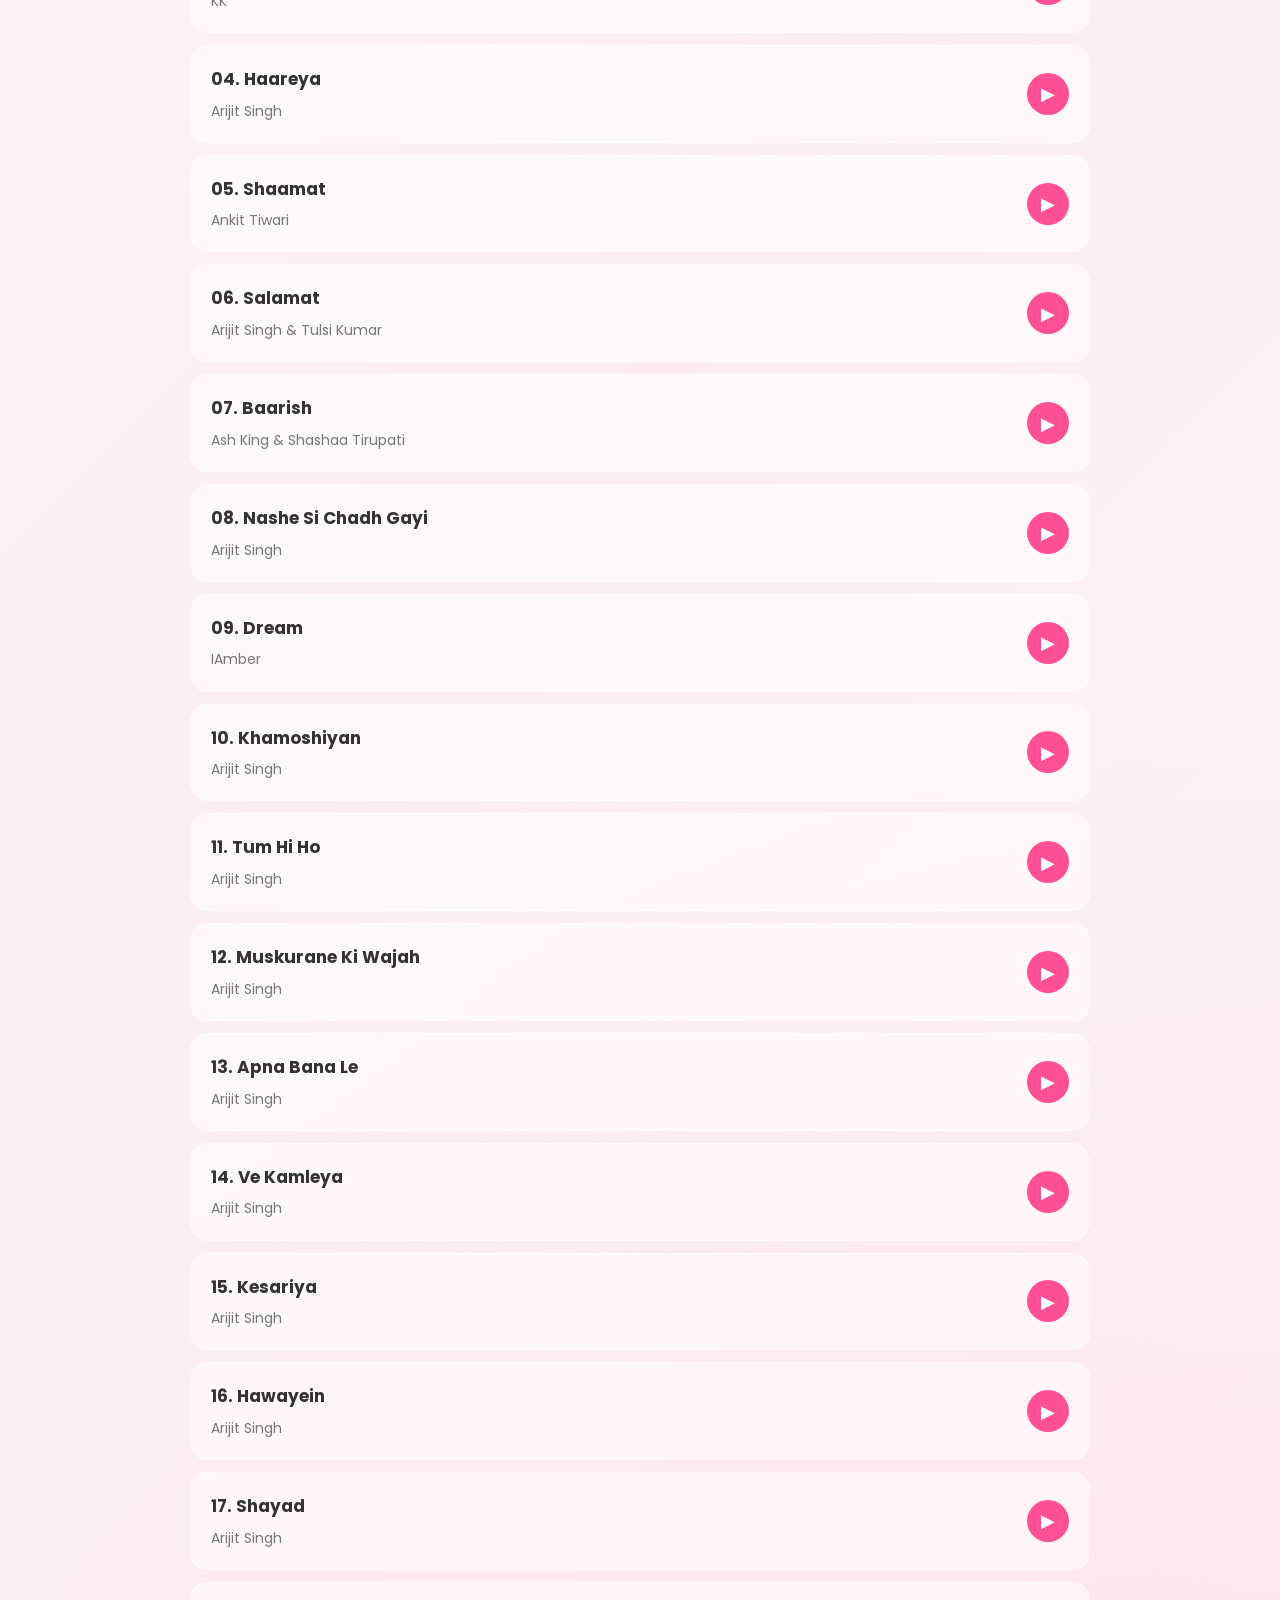
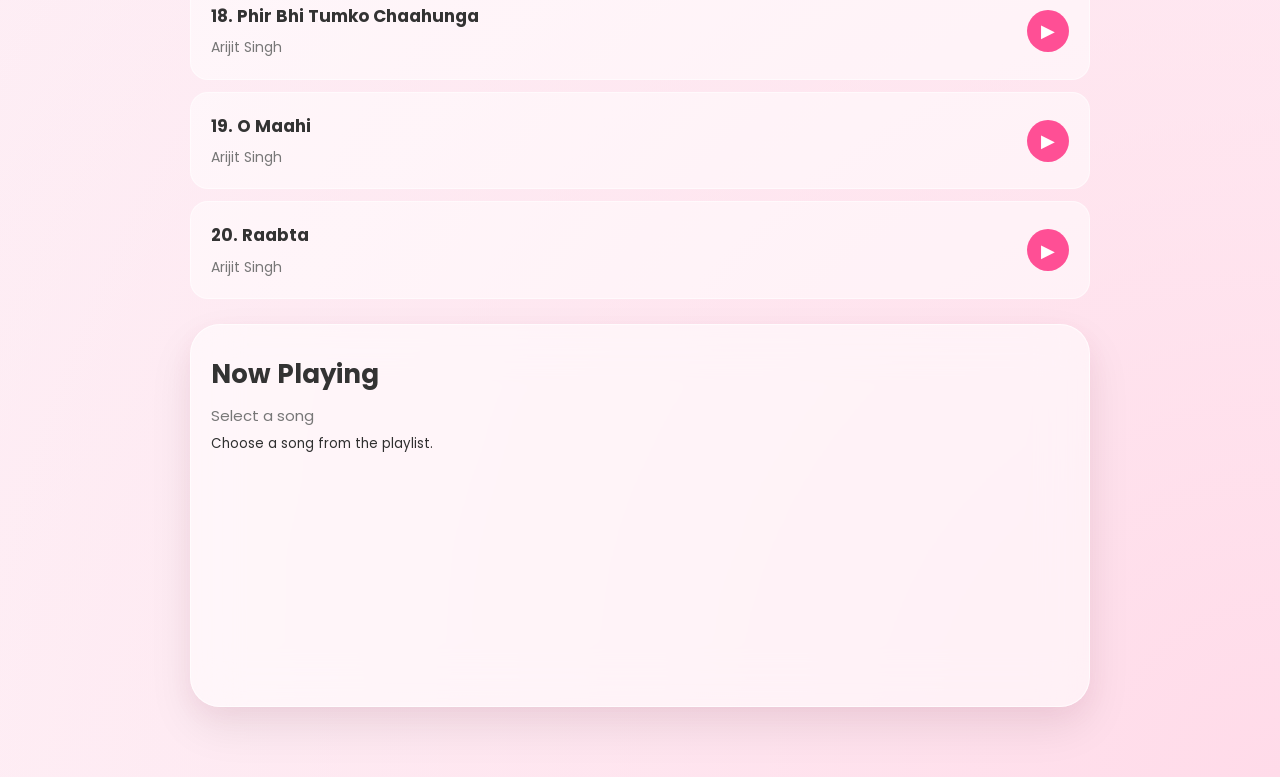
==== commit 57351215: "Update archive.html" ====
--- a/archive.html
+++ b/archive.html
@@ -5,7 +5,7 @@
 <meta charset="UTF-8">
 <meta name="viewport" content="width=device-width, initial-scale=1.0">
 
-<h1 class="archive-title">Our Archive ❤️</h1>
+<title>Our Archive</title>
 
 <link rel="stylesheet" href="archive.css">
 
@@ -20,7 +20,9 @@
 
 <header class="hero">
 
-
+<h1 class="archive-title">
+Our Archive ❤️
+</h1>
 
 <p class="archive-subtitle">
 Every memory deserves a forever home.
@@ -37,7 +39,9 @@
 <h3>Reason why I like you?</h3>
 
 <div class="poem">
+
 <p>
+
 You asked me once,<br>
 "Why do you like me?"<br>
 And I stood there silent...<br><br>
@@ -79,22 +83,25 @@
 
 I never saw anything.<br>
 I just felt everything.
+
 </p>
+
 </div>
 
 <button class="toggle-btn"
 onclick="togglePoem(this)">
-Continue Reading... 
+Continue Reading...
 </button>
 
 </div>
 
 </section>
-        <section class="section">
-
-<h2>Between time nd you</h2>
-
-<div class="card">
+
+<section class="section">
+
+<h2>Between Time and You</h2>
+
+<div class="card glass-card">
 
 <p>
 Coming Soon...
@@ -109,77 +116,191 @@
 <h2>Our Playlist 🎵</h2>
 
 <div class="playlist-card">
-
-<div class="song" onclick="playSong(this,'qN88U6ZqR-4','Khamoshiyan','Arijit Singh')">
-    <div class="song-info">
-        <h4>Khamoshiyan</h4>
-        <p>Arijit Singh</p>
-    </div>
-    <button class="play-btn">▶</button>
-</div>
-
-<div class="song" onclick="playSong(this,'Umqb9KENGmk','Tum Hi Ho','Arijit Singh')">
-    <div class="song-info">
-        <h4>Tum Hi Ho</h4>
-        <p>Arijit Singh</p>
-    </div>
-    <button class="play-btn">▶</button>
-</div>
-
-<div class="song" onclick="playSong(this,'2ltGXfmI6mk','Muskurane Ki Wajah')">
-    <div class="song-info">
-        <h4>Muskurane Ki Wajah</h4>
-        <p>Arijit Singh</p>
-    </div>
-    <button class="play-btn">▶</button>
-</div>
-
-<div class="song" onclick="playSong(this,'_iktURkOX-A','Phir Bhi Tumko Chaahunga','Arijit Singh')">
-    <div class="song-info">
-        <h4>Phir Bhi Tumko Chaahunga</h4>
-        <p>Arijit Singh</p>
-    </div>
-    <button class="play-btn">▶</button>
-</div>
-
-<div class="song" onclick="playSong(this,'cUmUOb7j3dc','Dhun','Arijit Singh')">
-    <div class="song-info">
-        <h4>Dhun</h4>
-        <p>Arijit Singh</p>
-    </div>
-    <button class="play-btn">▶</button>
-</div>
-
-</div>
+        <div class="song" onclick=playSong(this,'VIDEO_ID_1','Tujhe Sochta Hoon','KK')
+    <div class="song-info">
+        <h4>01. Tujhe Sochta Hoon</h4>
+        <p>KK</p>
+    </div>
+    <button class="play-btn">▶</button>
+</div>
+
+<div class="song" onclick="playSong(this,'VIDEO_ID_2','Ishq Mubarak','Arijit Singh')">
+    <div class="song-info">
+        <h4>02. Ishq Mubarak</h4>
+        <p>Arijit Singh</p>
+    </div>
+    <button class="play-btn">▶</button>
+</div>
+
+<div class="song" onclick="playSong(this,'VIDEO_ID_3','Labon Ko','KK')">
+    <div class="song-info">
+        <h4>03. Labon Ko</h4>
+        <p>KK</p>
+    </div>
+    <button class="play-btn">▶</button>
+</div>
+
+<div class="song" onclick="playSong(this,'VIDEO_ID_4','Haareya','Arijit Singh')">
+    <div class="song-info">
+        <h4>04. Haareya</h4>
+        <p>Arijit Singh</p>
+    </div>
+    <button class="play-btn">▶</button>
+</div>
+
+<div class="song" onclick="playSong(this,'VIDEO_ID_5','Shaamat','Ankit Tiwari')">
+    <div class="song-info">
+        <h4>05. Shaamat</h4>
+            
+        <p>Ankit Tiwari</p>
+    </div>
+    <button class="play-btn">▶</button>
+</div>
+        <div class="song" onclick="playSong(this,'VIDEO_ID_6','Salamat','Arijit Singh & Tulsi Kumar')">
+    <div class="song-info">
+        <h4>06. Salamat</h4>
+        <p>Arijit Singh & Tulsi Kumar</p>
+    </div>
+    <button class="play-btn">▶</button>
+</div>
+
+<div class="song" onclick="playSong(this,'VIDEO_ID_7','Baarish','Ash King & Shashaa Tirupati')">
+    <div class="song-info">
+        <h4>07. Baarish</h4>
+        <p>Ash King & Shashaa Tirupati</p>
+    </div>
+    <button class="play-btn">▶</button>
+</div>
+
+<div class="song" onclick="playSong(this,'VIDEO_ID_8','Nashe Si Chadh Gayi','Arijit Singh')">
+    <div class="song-info">
+        <h4>08. Nashe Si Chadh Gayi</h4>
+        <p>Arijit Singh</p>
+    </div>
+    <button class="play-btn">▶</button>
+</div>
+
+<div class="song" onclick="playSong(this,'VIDEO_ID_9','Dream','IAmber')">
+    <div class="song-info">
+        <h4>09. Dream</h4>
+        <p>IAmber</p>
+    </div>
+    <button class="play-btn">▶</button>
+</div>
+
+<div class="song" onclick="playSong(this,'VIDEO_ID_10','Khamoshiyan','Arijit Singh')">
+    <div class="song-info">
+        <h4>10. Khamoshiyan</h4>
+        <p>Arijit Singh</p>
+    </div>
+    <button class="play-btn">▶</button>
+</div>
+
+<div class="song" onclick="playSong(this,'VIDEO_ID_11','Tum Hi Ho','Arijit Singh')">
+    <div class="song-info">
+        <h4>11. Tum Hi Ho</h4>
+        <p>Arijit Singh</p>
+    </div>
+    <button class="play-btn">▶</button>
+</div>
+
+<div class="song" onclick="playSong(this,'VIDEO_ID_12','Muskurane Ki Wajah','Arijit Singh')">
+    <div class="song-info">
+        <h4>12. Muskurane Ki Wajah</h4>
+        <p>Arijit Singh</p>
+    </div>
+    <button class="play-btn">▶</button>
+</div>
+
+<div class="song" onclick="playSong(this,'VIDEO_ID_13','Apna Bana Le','Arijit Singh')">
+    <div class="song-info">
+        <h4>13. Apna Bana Le</h4>
+        <p>Arijit Singh</p>
+    </div>
+    <button class="play-btn">▶</button>
+</div>
+
+<div class="song" onclick="playSong(this,'VIDEO_ID_14','Ve Kamleya','Arijit Singh')">
+    <div class="song-info">
+        <h4>14. Ve Kamleya</h4>
+        <p>Arijit Singh</p>
+    </div>
+    <button class="play-btn">▶</button>
+</div>
+
+<div class="song" onclick="playSong(this,'VIDEO_ID_15','Kesariya','Arijit Singh')">
+    <div class="song-info">
+        <h4>15. Kesariya</h4>
+        <p>Arijit Singh</p>
+    </div>
+    <button class="play-btn">▶</button>
+</div>
+
+<div class="song" onclick="playSong(this,'VIDEO_ID_16','Hawayein','Arijit Singh')">
+    <div class="song-info">
+        <h4>16. Hawayein</h4>
+        <p>Arijit Singh</p>
+    </div>
+    <button class="play-btn">▶</button>
+</div>
+
+<div class="song" onclick="playSong(this,'VIDEO_ID_17','Shayad','Arijit Singh')">
+    <div class="song-info">
+        <h4>17. Shayad</h4>
+        <p>Arijit Singh</p>
+    </div>
+    <button class="play-btn">▶</button>
+</div>
+
+<div class="song" onclick="playSong(this,'VIDEO_ID_18','Phir Bhi Tumko Chaahunga','Arijit Singh')">
+    <div class="song-info">
+        <h4>18. Phir Bhi Tumko Chaahunga</h4>
+        <p>Arijit Singh</p>
+    </div>
+    <button class="play-btn">▶</button>
+</div>
+
+<div class="song" onclick="playSong(this,'VIDEO_ID_19','O Maahi','Arijit Singh')">
+    <div class="song-info">
+        <h4>19. O Maahi</h4>
+        <p>Arijit Singh</p>
+    </div>
+    <button class="play-btn">▶</button>
+</div>
+
+        <div class="song" onclick="playSong(this,'VIDEO_ID_20','Raabta','Arijit Singh')">
+    <div class="song-info">
+        <h4>20. Raabta</h4>
+        <p>Arijit Singh</p>
+    </div>
+    <button class="play-btn">▶</button>
+</div>
+
 <div class="now-playing">
-    <span>🎧 NOW PLAYING</span>
-    <h3 id="songTitle">Khamoshiyan</h3>
-    <p id="artistName">Arijit Singh</p>
-</div>
-<div class="player">
-
-<iframe
-id="ytplayer"
-width="100%"
-height="230"
-src="https://www.youtube.com/embed/qN88U6ZqR-4"
-title="YouTube Player"
-frameborder="0"
-allow="autoplay; encrypted-media"
-allowfullscreen>
-</iframe>
+
+    <h3>Now Playing</h3>
+
+    <p id="songTitle">Select a song</p>
+
+    <small id="artistName">Choose a song from the playlist.</small>
+
+    <iframe
+        id="ytplayer"
+        width="100%"
+        height="220"
+        src=""
+        frameborder="0"
+        allow="autoplay; encrypted-media"
+        allowfullscreen>
+    </iframe>
 
 </div>
 
 </section>
-
-<footer>
-
-Made with ❤️ by Karan
-
-</footer>
 
 <script src="archive.js"></script>
 
 </body>
 </html>
+
+
